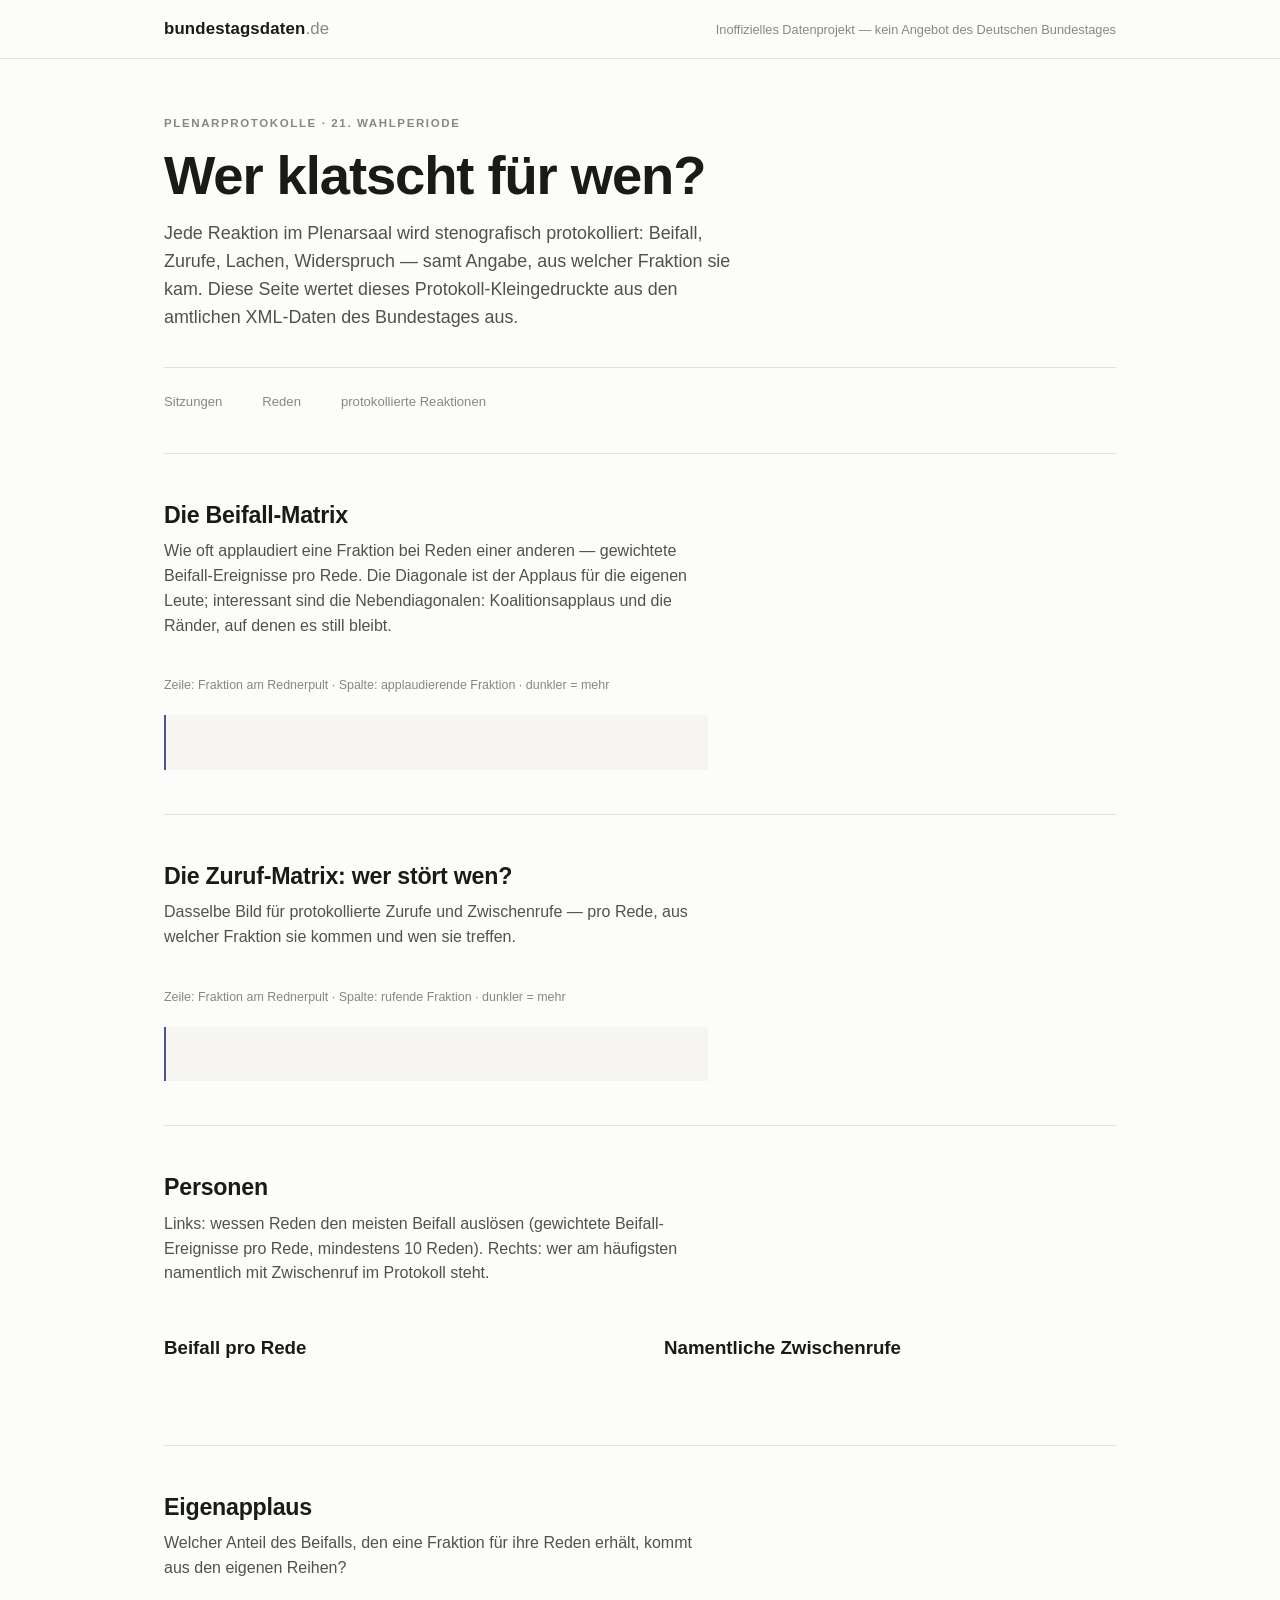
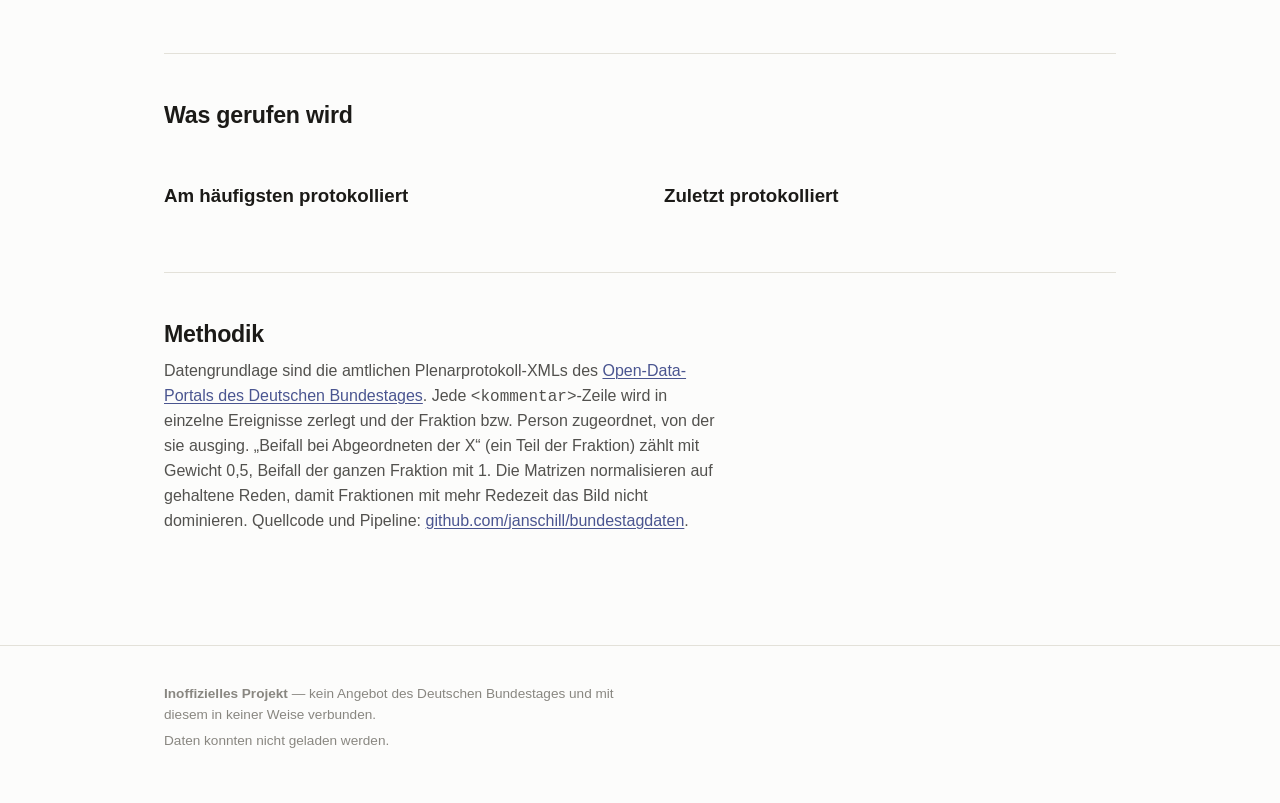
==== site/index.html @ ae24fc7a "Use relative wordmark link for project-page subpath Co-Authored-By: Claude Fable 5 <noreply@anthropi" ====
<!doctype html>
<html lang="de">
<head>
<meta charset="utf-8">
<meta name="viewport" content="width=device-width, initial-scale=1">
<title>Wer klatscht für wen? — bundestagsdaten.de</title>
<meta name="description" content="Beifall, Zwischenrufe und Lachen im Deutschen Bundestag, ausgewertet aus den amtlichen Plenarprotokollen der 21. Wahlperiode. Ein inoffizielles Datenprojekt.">
<meta property="og:title" content="Wer klatscht für wen?">
<meta property="og:description" content="Beifall und Zwischenrufe im Bundestag, ausgewertet aus den Plenarprotokollen der 21. Wahlperiode.">
<link rel="icon" href="data:image/svg+xml,%3Csvg xmlns='http://www.w3.org/2000/svg' viewBox='0 0 16 16'%3E%3Crect width='16' height='16' rx='3' fill='%234a5590'/%3E%3Ctext x='8' y='12' font-family='sans-serif' font-size='11' font-weight='700' fill='%23fcfcfb' text-anchor='middle'%3EB%3C/text%3E%3C/svg%3E">
<link rel="stylesheet" href="style.css">
</head>
<body>

<header class="site-header">
  <div class="shell">
    <a class="wordmark" href="./">bundestagsdaten<span class="tld">.de</span></a>
    <span class="unofficial">Inoffizielles Datenprojekt — kein Angebot des Deutschen Bundestages</span>
  </div>
</header>

<main class="shell">

  <div class="hero">
    <p class="eyebrow" id="hero-eyebrow">Plenarprotokolle · 21. Wahlperiode</p>
    <h1>Wer klatscht für wen?</h1>
    <p class="lede">
      Jede Reaktion im Plenarsaal wird stenografisch protokolliert: Beifall, Zurufe,
      Lachen, Widerspruch — samt Angabe, aus welcher Fraktion sie kam. Diese Seite
      wertet dieses Protokoll-Kleingedruckte aus den amtlichen XML-Daten des
      Bundestages aus.
    </p>
    <div class="stats" id="stats" hidden>
      <div class="stat"><div class="value" id="stat-sitzungen"></div><div class="label">Sitzungen</div></div>
      <div class="stat"><div class="value" id="stat-reden"></div><div class="label">Reden</div></div>
      <div class="stat"><div class="value" id="stat-ereignisse"></div><div class="label">protokollierte Reaktionen</div></div>
    </div>
  </div>

  <section id="beifall" aria-labelledby="beifall-h">
    <h2 id="beifall-h">Die Beifall-Matrix</h2>
    <p class="section-sub">
      Wie oft applaudiert eine Fraktion bei Reden einer anderen — gewichtete
      Beifall-Ereignisse pro Rede. Die Diagonale ist der Applaus für die eigenen
      Leute; interessant sind die Nebendiagonalen: Koalitionsapplaus und die
      Ränder, auf denen es still bleibt.
    </p>
    <div class="matrix-wrap">
      <div class="matrix" id="matrix-beifall" role="grid" aria-label="Beifall-Matrix: Reaktionen pro Rede nach Fraktion"></div>
      <p class="axis-hint">Zeile: Fraktion am Rednerpult · Spalte: applaudierende Fraktion · dunkler = mehr</p>
    </div>
    <p class="reading" id="reading-beifall" aria-live="polite"></p>
  </section>

  <section id="zurufe" aria-labelledby="zurufe-h">
    <h2 id="zurufe-h">Die Zuruf-Matrix: wer stört wen?</h2>
    <p class="section-sub">
      Dasselbe Bild für protokollierte Zurufe und Zwischenrufe — pro Rede, aus
      welcher Fraktion sie kommen und wen sie treffen.
    </p>
    <div class="matrix-wrap">
      <div class="matrix" id="matrix-zuruf" role="grid" aria-label="Zuruf-Matrix: Zwischenrufe pro Rede nach Fraktion"></div>
      <p class="axis-hint">Zeile: Fraktion am Rednerpult · Spalte: rufende Fraktion · dunkler = mehr</p>
    </div>
    <p class="reading" id="reading-zuruf" aria-live="polite"></p>
  </section>

  <section aria-labelledby="personen-h">
    <h2 id="personen-h">Personen</h2>
    <p class="section-sub">
      Links: wessen Reden den meisten Beifall auslösen (gewichtete Beifall-Ereignisse
      pro Rede, mindestens 10 Reden). Rechts: wer am häufigsten namentlich mit
      Zwischenruf im Protokoll steht.
    </p>
    <div class="columns">
      <div>
        <h3>Beifall pro Rede</h3>
        <dl class="bars" id="bars-beifall"></dl>
      </div>
      <div>
        <h3>Namentliche Zwischenrufe</h3>
        <dl class="bars" id="bars-zurufe"></dl>
      </div>
    </div>
    <ul class="legend" id="party-legend" aria-hidden="true"></ul>
  </section>

  <section aria-labelledby="eigen-h">
    <h2 id="eigen-h">Eigenapplaus</h2>
    <p class="section-sub">
      Welcher Anteil des Beifalls, den eine Fraktion für ihre Reden erhält, kommt
      aus den eigenen Reihen?
    </p>
    <dl class="bars" id="bars-eigen"></dl>
  </section>

  <section aria-labelledby="zitate-h">
    <h2 id="zitate-h">Was gerufen wird</h2>
    <p class="section-sub" id="zitate-sub"></p>
    <div class="columns">
      <div>
        <h3>Am häufigsten protokolliert</h3>
        <ul class="quote-list" id="quotes-frequent"></ul>
      </div>
      <div>
        <h3>Zuletzt protokolliert</h3>
        <ul class="quote-list" id="quotes-recent"></ul>
      </div>
    </div>
  </section>

  <section aria-labelledby="methodik-h">
    <h2 id="methodik-h">Methodik</h2>
    <p class="section-sub">
      Datengrundlage sind die amtlichen Plenarprotokoll-XMLs des
      <a href="https://www.bundestag.de/services/opendata">Open-Data-Portals des Deutschen Bundestages</a>.
      Jede <code>&lt;kommentar&gt;</code>-Zeile wird in einzelne Ereignisse zerlegt und der
      Fraktion bzw. Person zugeordnet, von der sie ausging. „Beifall bei Abgeordneten
      der X“ (ein Teil der Fraktion) zählt mit Gewicht&nbsp;0,5, Beifall der ganzen
      Fraktion mit&nbsp;1. Die Matrizen normalisieren auf gehaltene Reden, damit
      Fraktionen mit mehr Redezeit das Bild nicht dominieren.
      Quellcode und Pipeline: <a href="https://github.com/janschill/bundestagdaten">github.com/janschill/bundestagdaten</a>.
    </p>
  </section>

</main>

<footer class="site-footer">
  <div class="shell">
    <p><strong>Inoffizielles Projekt</strong> — kein Angebot des Deutschen Bundestages und mit diesem in keiner Weise verbunden.</p>
    <p id="stand"></p>
  </div>
</footer>

<div class="tooltip" id="tooltip" role="status"></div>
<noscript><style>.hero .stats { display: none; }</style><p class="shell note">Diese Seite benötigt JavaScript, um die Auswertungen darzustellen.</p></noscript>
<script type="module" src="app.js"></script>

</body>
</html>
---- site/style.css ----
/* bundestagsdaten.de — near-monochrome chrome; color appears only in chart marks */

:root {
  --surface: #fcfcfb;
  --panel: #f6f5f1;
  --ink: #1b1a17;
  --ink2: #52514e;
  --muted: #898781;
  --hairline: #e3e1d9;
  --accent: #4a5590; /* muted blue-violet, a nod to the plenary chamber seats */
  --max: 62rem;
}

* { box-sizing: border-box; }

html { -webkit-text-size-adjust: 100%; }

body {
  margin: 0;
  background: var(--surface);
  color: var(--ink);
  font-family: -apple-system, BlinkMacSystemFont, "Segoe UI", "Helvetica Neue", Arial, sans-serif;
  font-size: 1rem;
  line-height: 1.55;
}

a { color: var(--accent); text-decoration-thickness: 1px; text-underline-offset: 2px; }
a:hover { text-decoration-thickness: 2px; }

:focus-visible { outline: 2px solid var(--accent); outline-offset: 2px; }

.shell { max-width: var(--max); margin: 0 auto; padding: 0 1.25rem; }

/* header */

.site-header { border-bottom: 1px solid var(--hairline); }
.site-header .shell {
  display: flex; justify-content: space-between; align-items: baseline;
  padding-top: 1rem; padding-bottom: 1rem; gap: 1rem; flex-wrap: wrap;
}
.wordmark {
  font-weight: 700; letter-spacing: 0.01em; color: var(--ink);
  text-decoration: none; font-size: 1.05rem;
}
.wordmark .tld { color: var(--muted); font-weight: 400; }
.unofficial { font-size: 0.8rem; color: var(--muted); }

/* hero */

.hero { padding: 3.5rem 0 2.5rem; }
.eyebrow {
  font-size: 0.72rem; font-weight: 600; letter-spacing: 0.14em;
  text-transform: uppercase; color: var(--muted); margin: 0 0 0.9rem;
}
h1 {
  font-size: clamp(2.1rem, 5.5vw, 3.4rem); line-height: 1.05;
  letter-spacing: -0.02em; font-weight: 750; margin: 0 0 1rem; max-width: 24ch;
}
.lede { font-size: 1.12rem; color: var(--ink2); max-width: 58ch; margin: 0; }

.stats {
  display: flex; flex-wrap: wrap; gap: 2.5rem;
  margin-top: 2.25rem; padding-top: 1.5rem; border-top: 1px solid var(--hairline);
}
.stat .value { font-size: 1.7rem; font-weight: 650; letter-spacing: -0.01em; }
.stat .label { font-size: 0.82rem; color: var(--muted); }

/* sections */

section { padding: 2.75rem 0; border-top: 1px solid var(--hairline); }
h2 { font-size: 1.45rem; letter-spacing: -0.01em; margin: 0 0 0.35rem; }
.section-sub { color: var(--ink2); margin: 0 0 1.75rem; max-width: 62ch; }
.section-sub small, .note { color: var(--muted); }

.columns { display: grid; grid-template-columns: 1fr 1fr; gap: 3rem; }
@media (max-width: 44rem) { .columns { grid-template-columns: 1fr; } }

/* matrix (heatmap as CSS grid) */

.matrix-wrap { max-width: 34rem; }
.matrix { display: grid; gap: 2px; margin-top: 0.5rem; }
.matrix .corner { display: flex; align-items: flex-end; justify-content: flex-end; }
.matrix .corner span {
  font-size: 0.68rem; letter-spacing: 0.1em; text-transform: uppercase;
  color: var(--muted); text-align: right; padding: 0 0.3rem 0.2rem 0;
}
.matrix .col-head, .matrix .row-head {
  font-size: 0.8rem; color: var(--ink2); align-self: center;
}
.matrix .col-head { text-align: center; padding-bottom: 0.35rem; align-self: end; }
.matrix .row-head { text-align: right; padding-right: 0.6rem; white-space: nowrap; }
.matrix .cell {
  border: 0; padding: 0; margin: 0; font: inherit; cursor: default;
  aspect-ratio: 1.35; min-height: 2.6rem;
  display: flex; align-items: center; justify-content: center;
  font-size: 0.88rem; font-variant-numeric: tabular-nums;
  border-radius: 2px;
}
.matrix .cell:hover, .matrix .cell:focus-visible { outline: 2px solid var(--accent); outline-offset: -2px; }
.axis-hint { font-size: 0.78rem; color: var(--muted); margin: 0.6rem 0 0; }

.reading {
  margin: 1.25rem 0 0; padding: 0.8rem 1rem;
  background: var(--panel); border-left: 2px solid var(--accent);
  font-size: 0.95rem; color: var(--ink2); max-width: 34rem; min-height: 3.4rem;
}
.reading strong { color: var(--ink); font-weight: 650; }

/* bar lists (HTML bars) */

.bars { display: grid; gap: 0.45rem; margin: 0; }
.bar-row {
  display: grid; grid-template-columns: minmax(9rem, 14rem) 1fr; gap: 0.75rem;
  align-items: center;
}
.bar-row dt {
  font-size: 0.85rem; text-align: right; color: var(--ink2);
  white-space: nowrap; overflow: hidden; text-overflow: ellipsis; margin: 0;
}
.bar-row dt .party-tag { color: var(--muted); }
.bar-row dd { margin: 0; display: flex; align-items: center; gap: 0.5rem; }
.bar {
  height: 16px; border-radius: 0 4px 4px 0; /* rounded data-end, square baseline */
  min-width: 2px;
}
.bar-value {
  font-size: 0.82rem; color: var(--ink2); font-variant-numeric: tabular-nums;
  white-space: nowrap;
}

.legend { display: flex; flex-wrap: wrap; gap: 0.4rem 1.1rem; margin: 1.25rem 0 0; padding: 0; list-style: none; }
.legend li { display: flex; align-items: center; gap: 0.4rem; font-size: 0.8rem; color: var(--ink2); }
.swatch { width: 10px; height: 10px; border-radius: 2px; display: inline-block; }

/* quotes */

.quote-list { margin: 0; padding: 0; list-style: none; display: grid; gap: 0.85rem; }
.quote-list .quote { font-size: 1.02rem; }
.quote-list .attrib { font-size: 0.82rem; color: var(--muted); }
.quote-list .count { color: var(--muted); font-variant-numeric: tabular-nums; }

/* tooltip */

.tooltip {
  position: fixed; z-index: 10; pointer-events: none;
  background: var(--ink); color: var(--surface);
  padding: 0.45rem 0.65rem; border-radius: 4px; font-size: 0.8rem;
  max-width: 18rem; opacity: 0; transition: opacity 80ms linear;
}
.tooltip.visible { opacity: 1; }
.tooltip .tip-value { font-weight: 650; font-size: 0.92rem; }
@media (prefers-reduced-motion: reduce) { .tooltip { transition: none; } }

/* footer */

.site-footer { border-top: 1px solid var(--hairline); padding: 2rem 0 3rem; margin-top: 2.5rem; }
.site-footer p { font-size: 0.85rem; color: var(--muted); max-width: 62ch; margin: 0.3rem 0; }
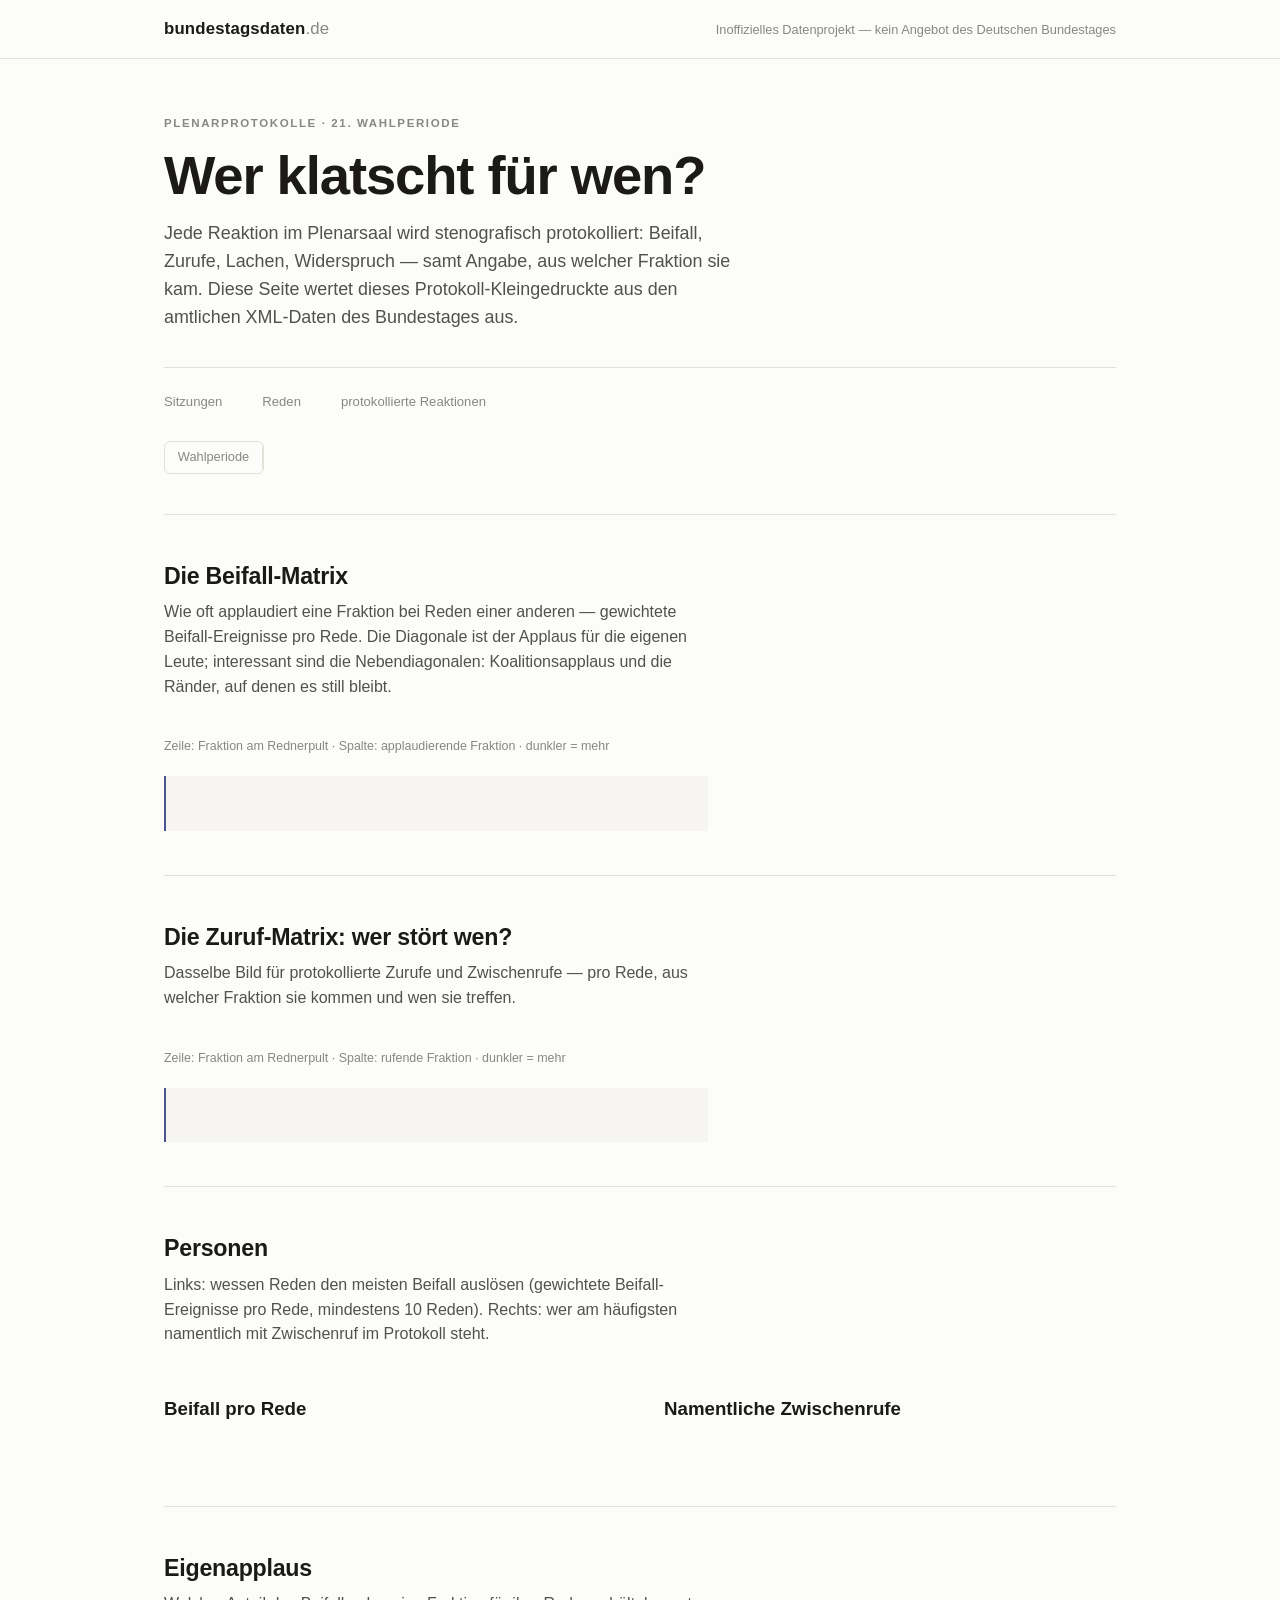
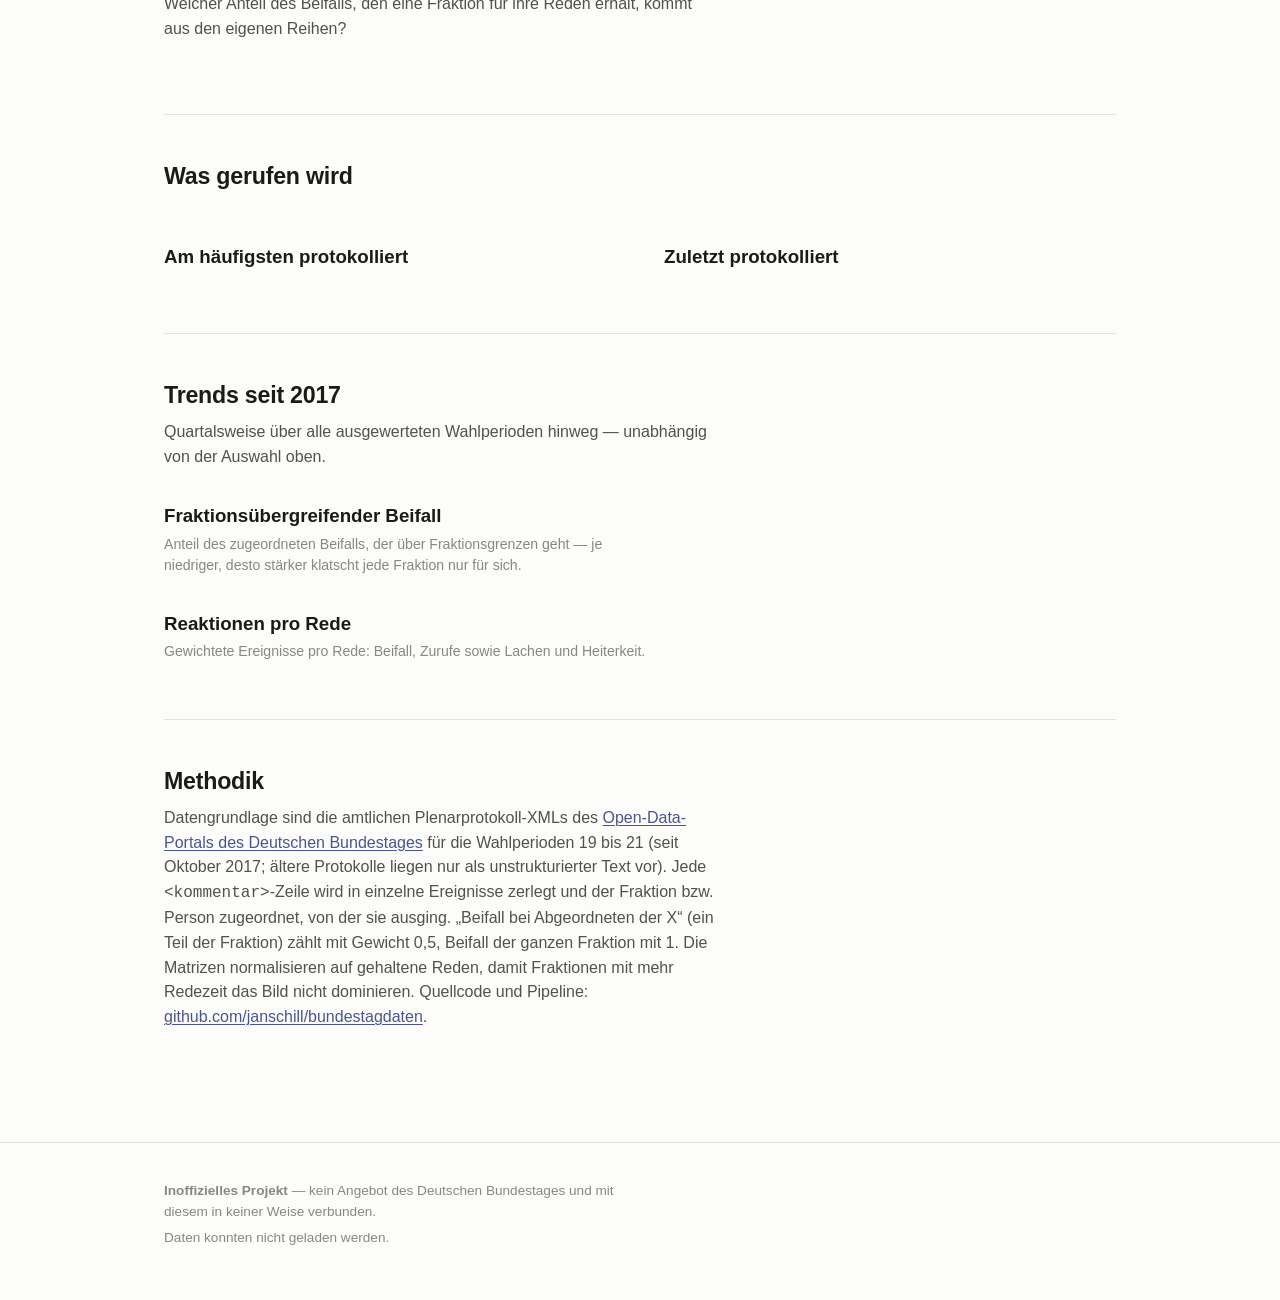
==== commit 2fb9b349: "Expand to Wahlperioden 19-21 with switcher and quarterly trends Per-WP aggregates under site/data/wp" ====
--- a/site/index.html
+++ b/site/index.html
@@ -35,6 +35,9 @@
       <div class="stat"><div class="value" id="stat-reden"></div><div class="label">Reden</div></div>
       <div class="stat"><div class="value" id="stat-ereignisse"></div><div class="label">protokollierte Reaktionen</div></div>
     </div>
+    <fieldset class="wp-switch" id="wp-switch" hidden>
+      <legend>Wahlperiode</legend>
+    </fieldset>
   </div>
 
   <section id="beifall" aria-labelledby="beifall-h">
@@ -109,11 +112,31 @@
     </div>
   </section>
 
+  <section id="trends" aria-labelledby="trends-h">
+    <h2 id="trends-h">Trends seit 2017</h2>
+    <p class="section-sub">
+      Quartalsweise über alle ausgewerteten Wahlperioden hinweg — unabhängig von
+      der Auswahl oben.
+    </p>
+    <div class="trend">
+      <h3>Fraktionsübergreifender Beifall</h3>
+      <p class="note">Anteil des zugeordneten Beifalls, der über Fraktionsgrenzen geht — je niedriger, desto stärker klatscht jede Fraktion nur für sich.</p>
+      <div class="chart" id="chart-fremd"></div>
+    </div>
+    <div class="trend">
+      <h3>Reaktionen pro Rede</h3>
+      <p class="note">Gewichtete Ereignisse pro Rede: Beifall, Zurufe sowie Lachen und Heiterkeit.</p>
+      <div class="chart" id="chart-reaktionen"></div>
+    </div>
+  </section>
+
   <section aria-labelledby="methodik-h">
     <h2 id="methodik-h">Methodik</h2>
     <p class="section-sub">
       Datengrundlage sind die amtlichen Plenarprotokoll-XMLs des
-      <a href="https://www.bundestag.de/services/opendata">Open-Data-Portals des Deutschen Bundestages</a>.
+      <a href="https://www.bundestag.de/services/opendata">Open-Data-Portals des Deutschen Bundestages</a>
+      für die Wahlperioden 19 bis 21 (seit Oktober 2017; ältere Protokolle liegen
+      nur als unstrukturierter Text vor).
       Jede <code>&lt;kommentar&gt;</code>-Zeile wird in einzelne Ereignisse zerlegt und der
       Fraktion bzw. Person zugeordnet, von der sie ausging. „Beifall bei Abgeordneten
       der X“ (ein Teil der Fraktion) zählt mit Gewicht&nbsp;0,5, Beifall der ganzen
--- a/site/style.css
+++ b/site/style.css
@@ -64,6 +64,44 @@
 }
 .stat .value { font-size: 1.7rem; font-weight: 650; letter-spacing: -0.01em; }
 .stat .label { font-size: 0.82rem; color: var(--muted); }
+
+/* wahlperioden switcher */
+
+.wp-switch {
+  display: inline-flex; align-items: center; gap: 0;
+  margin: 1.75rem 0 0; padding: 0; border: 1px solid var(--hairline); border-radius: 6px;
+  overflow: hidden;
+}
+.wp-switch legend {
+  float: left; /* keep the legend inline inside the fieldset box */
+  padding: 0.35rem 0.8rem; font-size: 0.8rem; color: var(--muted);
+  border-right: 1px solid var(--hairline);
+}
+.wp-switch label {
+  padding: 0.35rem 0.9rem; font-size: 0.88rem; cursor: pointer;
+  color: var(--ink2); border-right: 1px solid var(--hairline);
+}
+.wp-switch label:last-child { border-right: 0; }
+.wp-switch input { position: absolute; opacity: 0; pointer-events: none; }
+.wp-switch label:has(input:checked) {
+  background: var(--ink); color: var(--surface); font-weight: 600;
+}
+.wp-switch label:has(input:focus-visible) { outline: 2px solid var(--accent); outline-offset: -2px; }
+
+/* trend line charts */
+
+.trend { margin-top: 2rem; }
+.trend h3 { margin-bottom: 0.2rem; }
+.trend .note { font-size: 0.88rem; margin: 0 0 0.75rem; max-width: 62ch; }
+.chart svg { display: block; width: 100%; height: auto; }
+.chart svg:focus-visible { outline: 2px solid var(--accent); outline-offset: 4px; }
+.chart .gridline { stroke: var(--hairline); stroke-width: 1; }
+.chart .tick-label, .chart .wp-label { font-size: 11px; fill: var(--muted); }
+.chart .end-label { font-size: 11.5px; fill: var(--ink2); font-weight: 600; }
+.chart .series { fill: none; stroke-width: 2; stroke-linejoin: round; stroke-linecap: round; }
+.chart .wp-mark { stroke: var(--hairline); stroke-width: 1; }
+.chart .crosshair { stroke: var(--muted); stroke-width: 1; visibility: hidden; }
+.chart .cross-dot { visibility: hidden; stroke: var(--surface); stroke-width: 2; }
 
 /* sections */
 
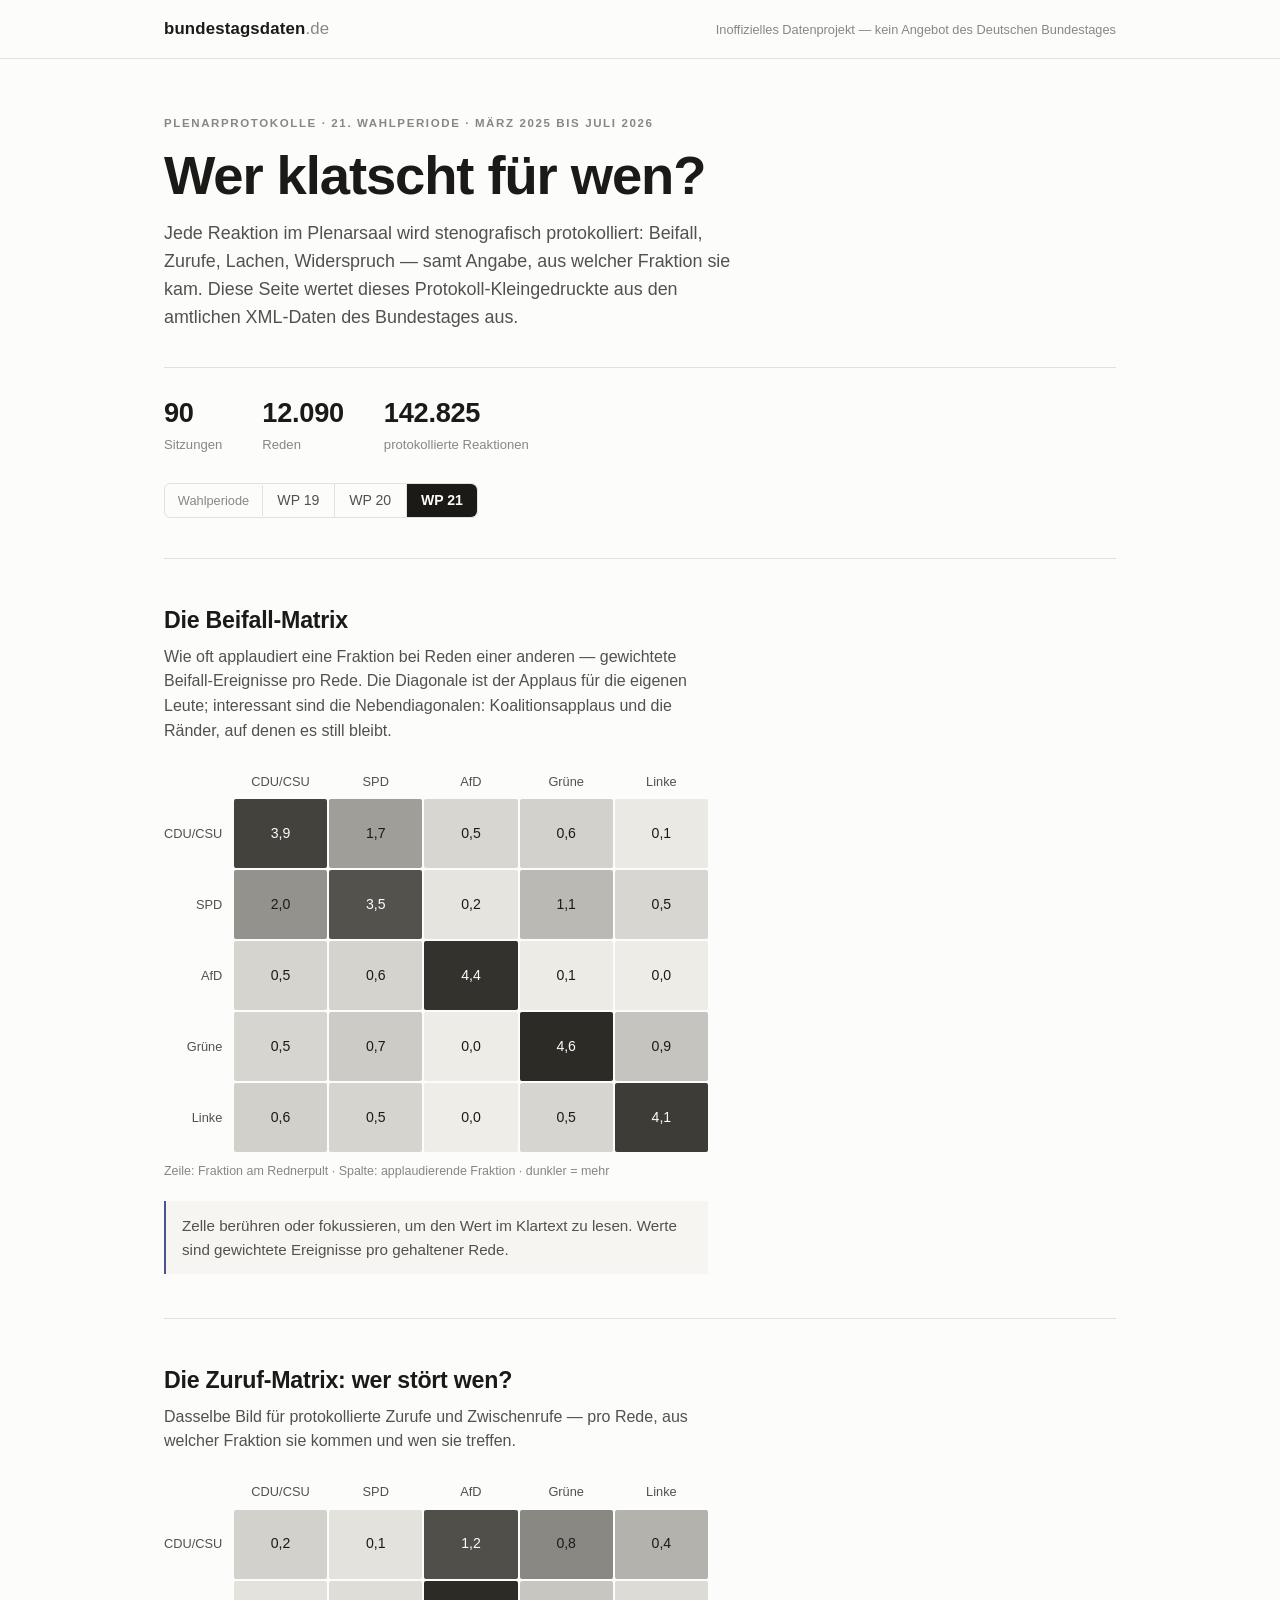
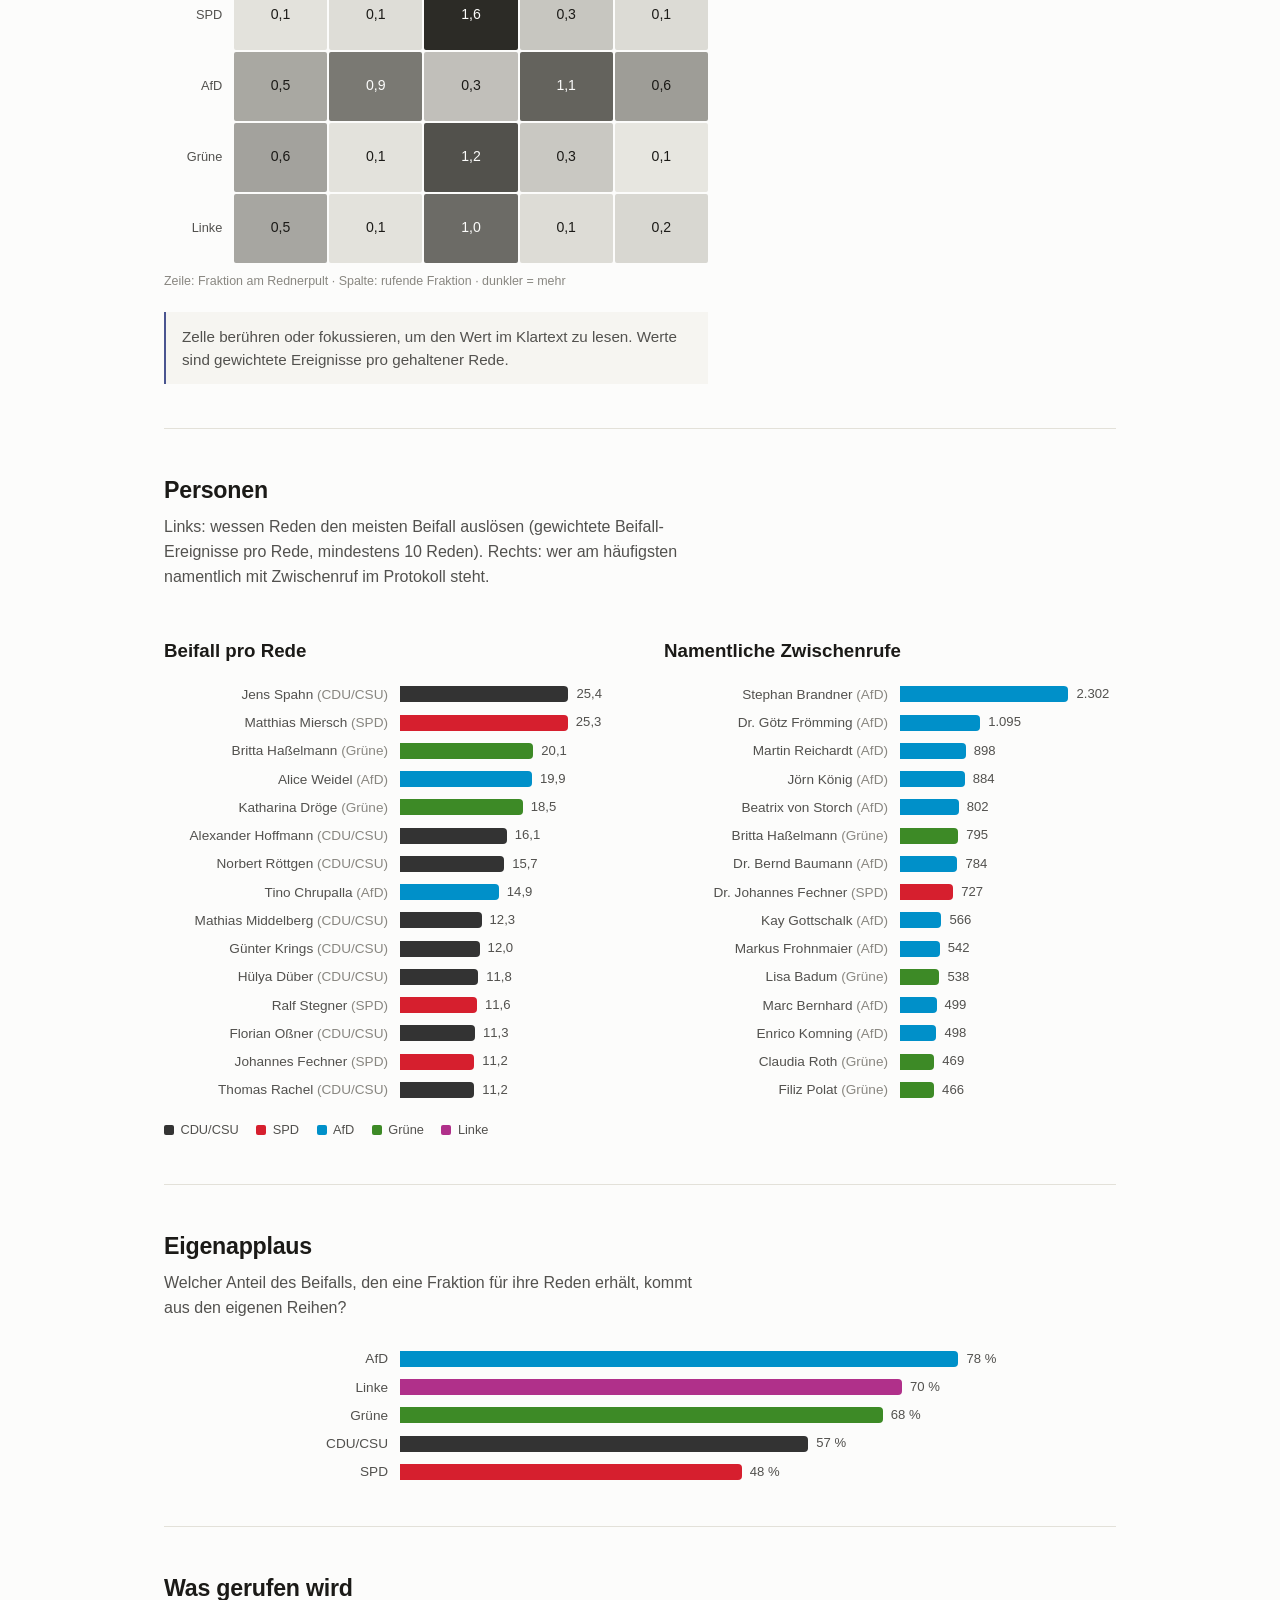
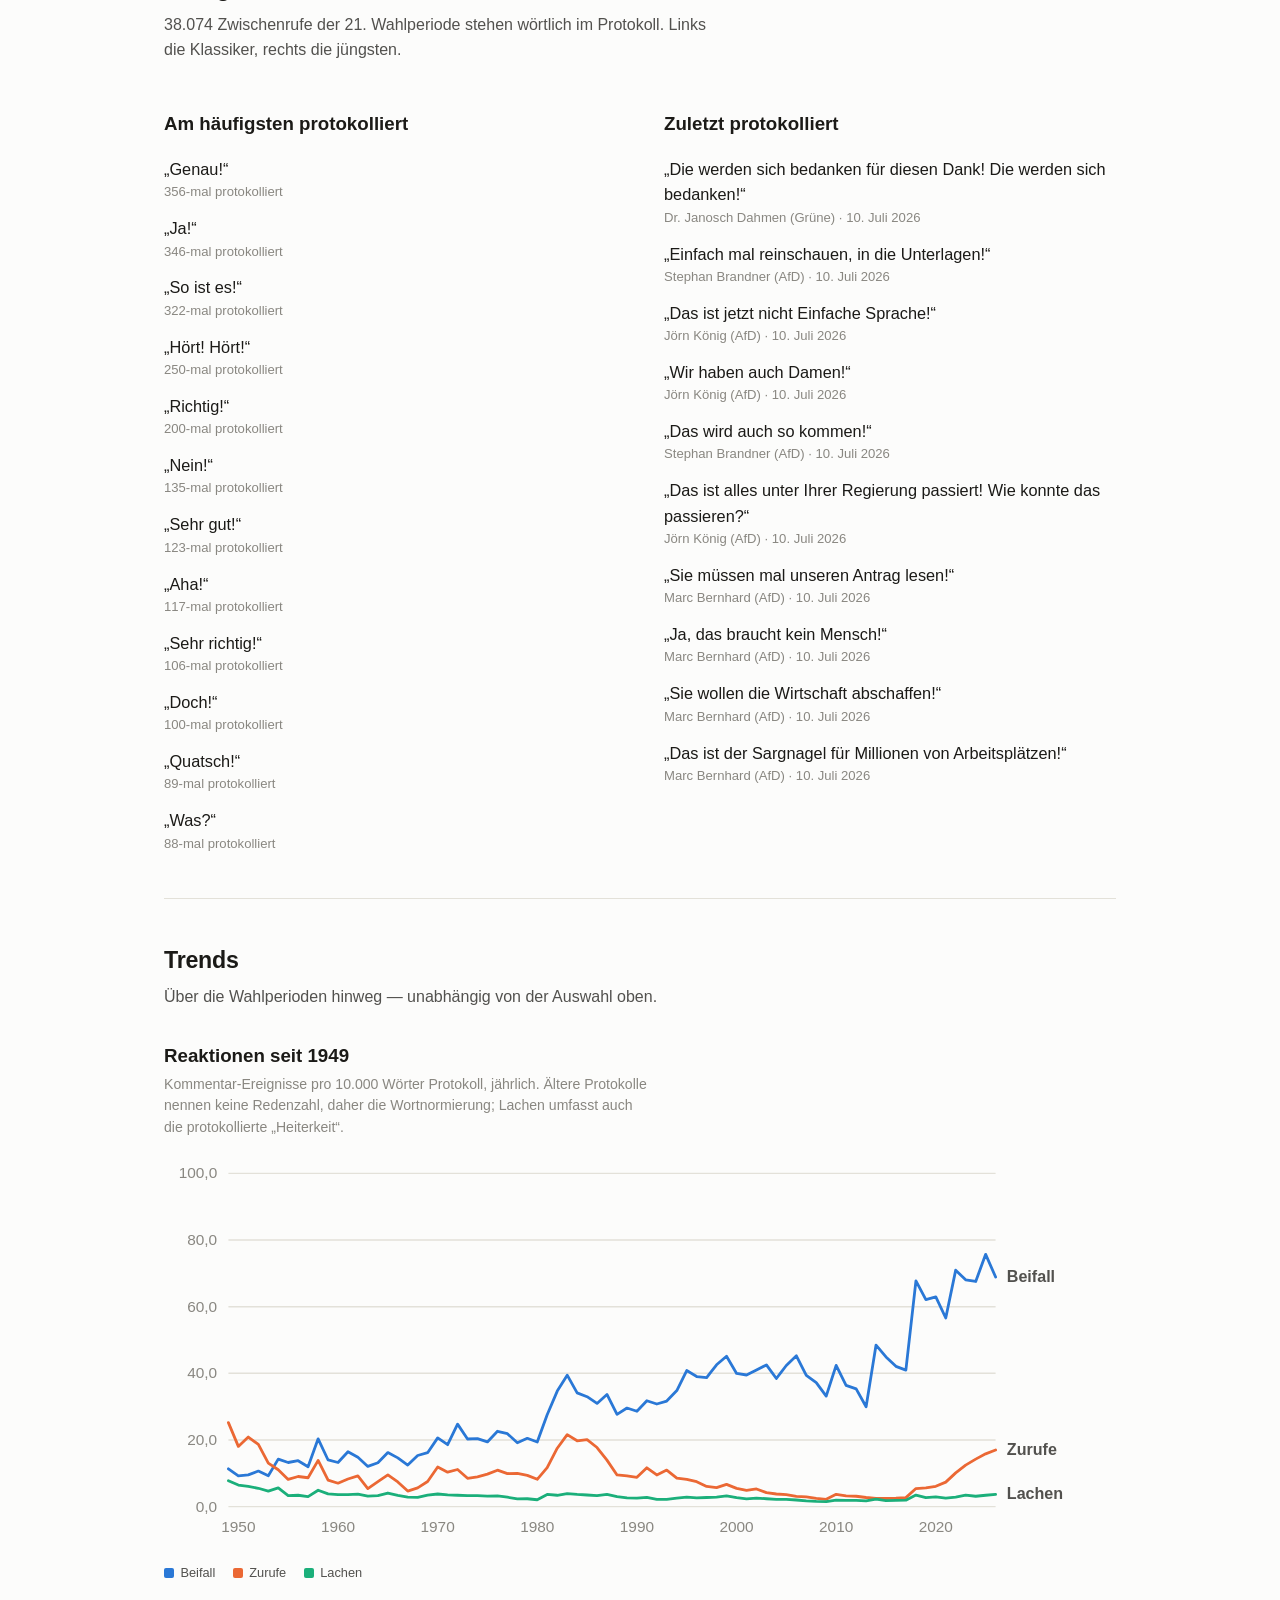
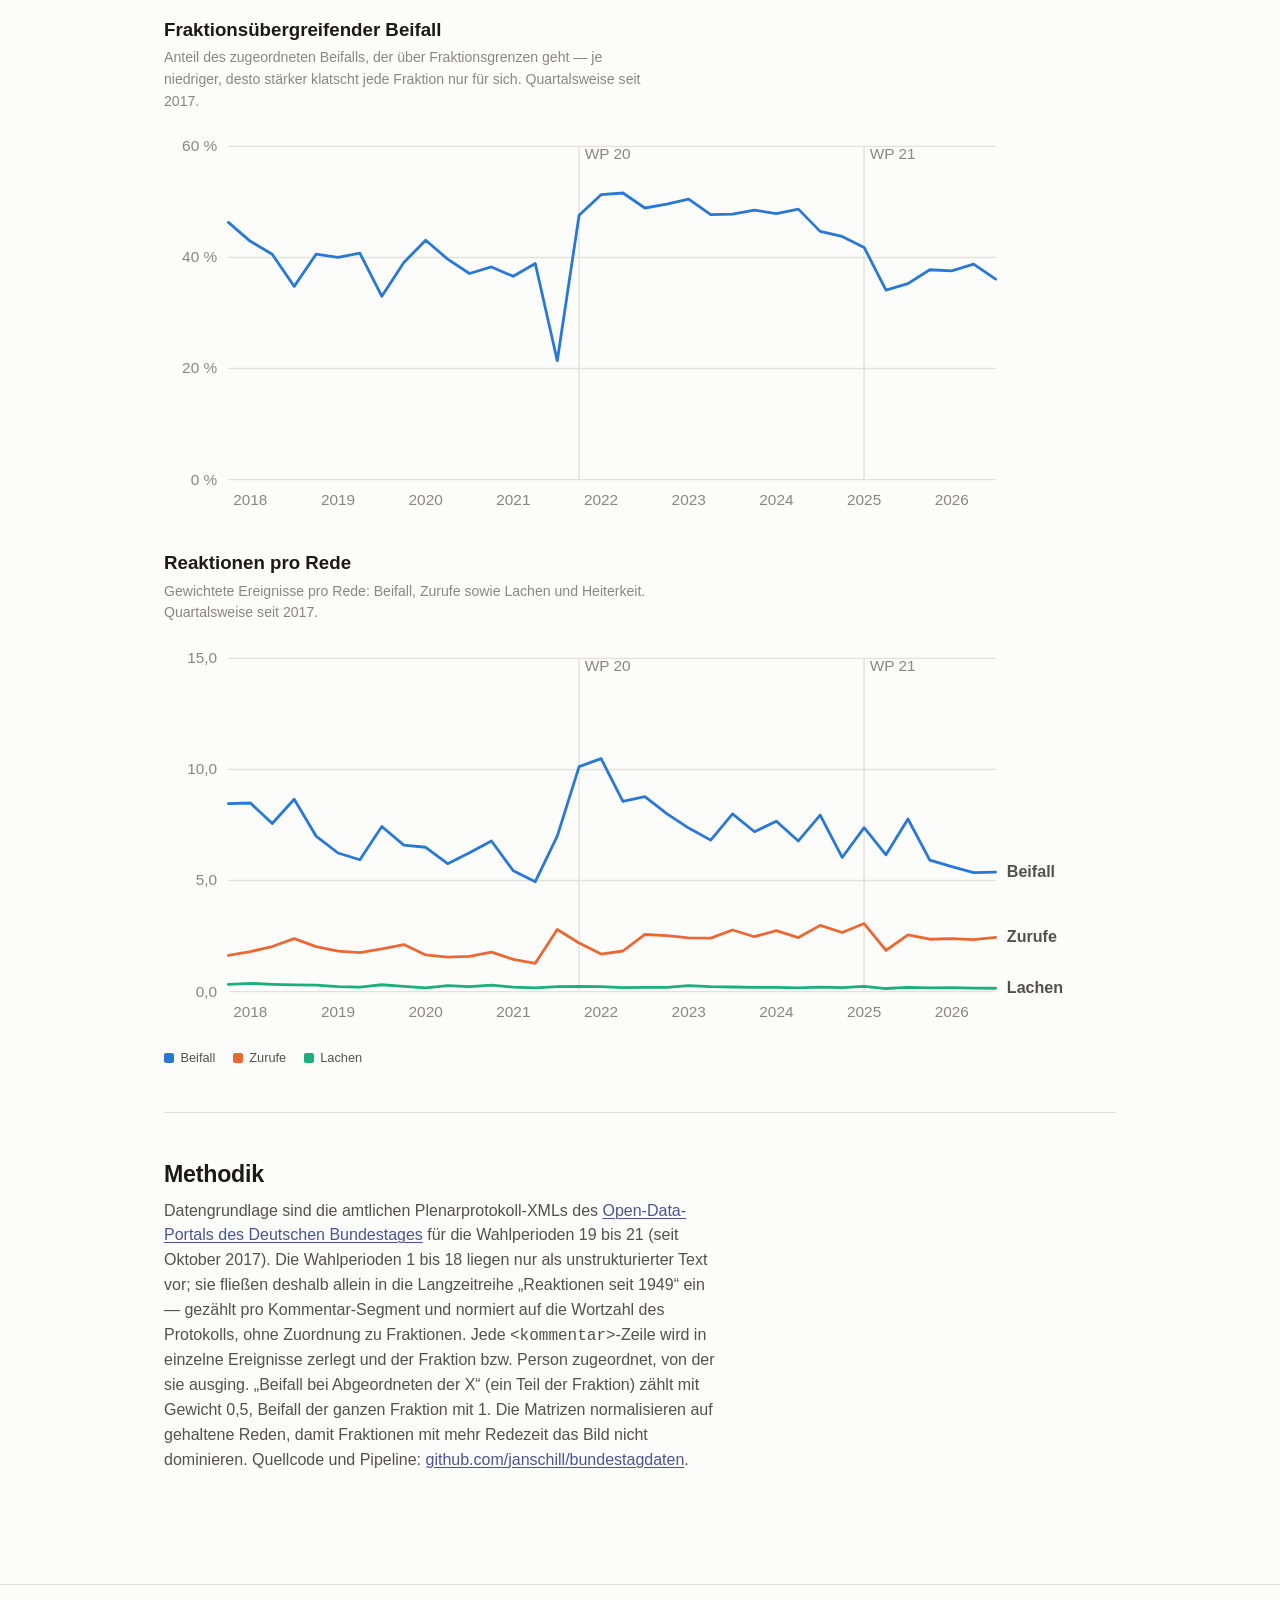
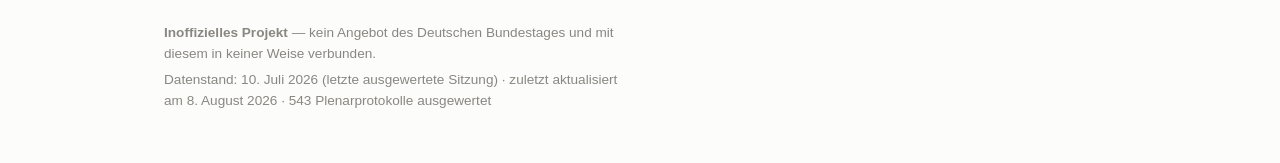
==== commit 6609793f: "Reaktionen seit 1949: legacy archives, counts parser, yearly trend chart WP1-18 exist only as plain-" ====
--- a/site/index.html
+++ b/site/index.html
@@ -113,19 +113,27 @@
   </section>
 
   <section id="trends" aria-labelledby="trends-h">
-    <h2 id="trends-h">Trends seit 2017</h2>
+    <h2 id="trends-h">Trends</h2>
     <p class="section-sub">
-      Quartalsweise über alle ausgewerteten Wahlperioden hinweg — unabhängig von
-      der Auswahl oben.
+      Über die Wahlperioden hinweg — unabhängig von der Auswahl oben.
     </p>
     <div class="trend">
+      <h3>Reaktionen seit 1949</h3>
+      <p class="note">
+        Kommentar-Ereignisse pro 10.000 Wörter Protokoll, jährlich. Ältere
+        Protokolle nennen keine Redenzahl, daher die Wortnormierung; Lachen
+        umfasst auch die protokollierte „Heiterkeit“.
+      </p>
+      <div class="chart" id="chart-1949"></div>
+    </div>
+    <div class="trend">
       <h3>Fraktionsübergreifender Beifall</h3>
-      <p class="note">Anteil des zugeordneten Beifalls, der über Fraktionsgrenzen geht — je niedriger, desto stärker klatscht jede Fraktion nur für sich.</p>
+      <p class="note">Anteil des zugeordneten Beifalls, der über Fraktionsgrenzen geht — je niedriger, desto stärker klatscht jede Fraktion nur für sich. Quartalsweise seit 2017.</p>
       <div class="chart" id="chart-fremd"></div>
     </div>
     <div class="trend">
       <h3>Reaktionen pro Rede</h3>
-      <p class="note">Gewichtete Ereignisse pro Rede: Beifall, Zurufe sowie Lachen und Heiterkeit.</p>
+      <p class="note">Gewichtete Ereignisse pro Rede: Beifall, Zurufe sowie Lachen und Heiterkeit. Quartalsweise seit 2017.</p>
       <div class="chart" id="chart-reaktionen"></div>
     </div>
   </section>
@@ -135,8 +143,11 @@
     <p class="section-sub">
       Datengrundlage sind die amtlichen Plenarprotokoll-XMLs des
       <a href="https://www.bundestag.de/services/opendata">Open-Data-Portals des Deutschen Bundestages</a>
-      für die Wahlperioden 19 bis 21 (seit Oktober 2017; ältere Protokolle liegen
-      nur als unstrukturierter Text vor).
+      für die Wahlperioden 19 bis 21 (seit Oktober 2017). Die Wahlperioden 1
+      bis 18 liegen nur als unstrukturierter Text vor; sie fließen deshalb
+      allein in die Langzeitreihe „Reaktionen seit 1949“ ein — gezählt pro
+      Kommentar-Segment und normiert auf die Wortzahl des Protokolls, ohne
+      Zuordnung zu Fraktionen.
       Jede <code>&lt;kommentar&gt;</code>-Zeile wird in einzelne Ereignisse zerlegt und der
       Fraktion bzw. Person zugeordnet, von der sie ausging. „Beifall bei Abgeordneten
       der X“ (ein Teil der Fraktion) zählt mit Gewicht&nbsp;0,5, Beifall der ganzen
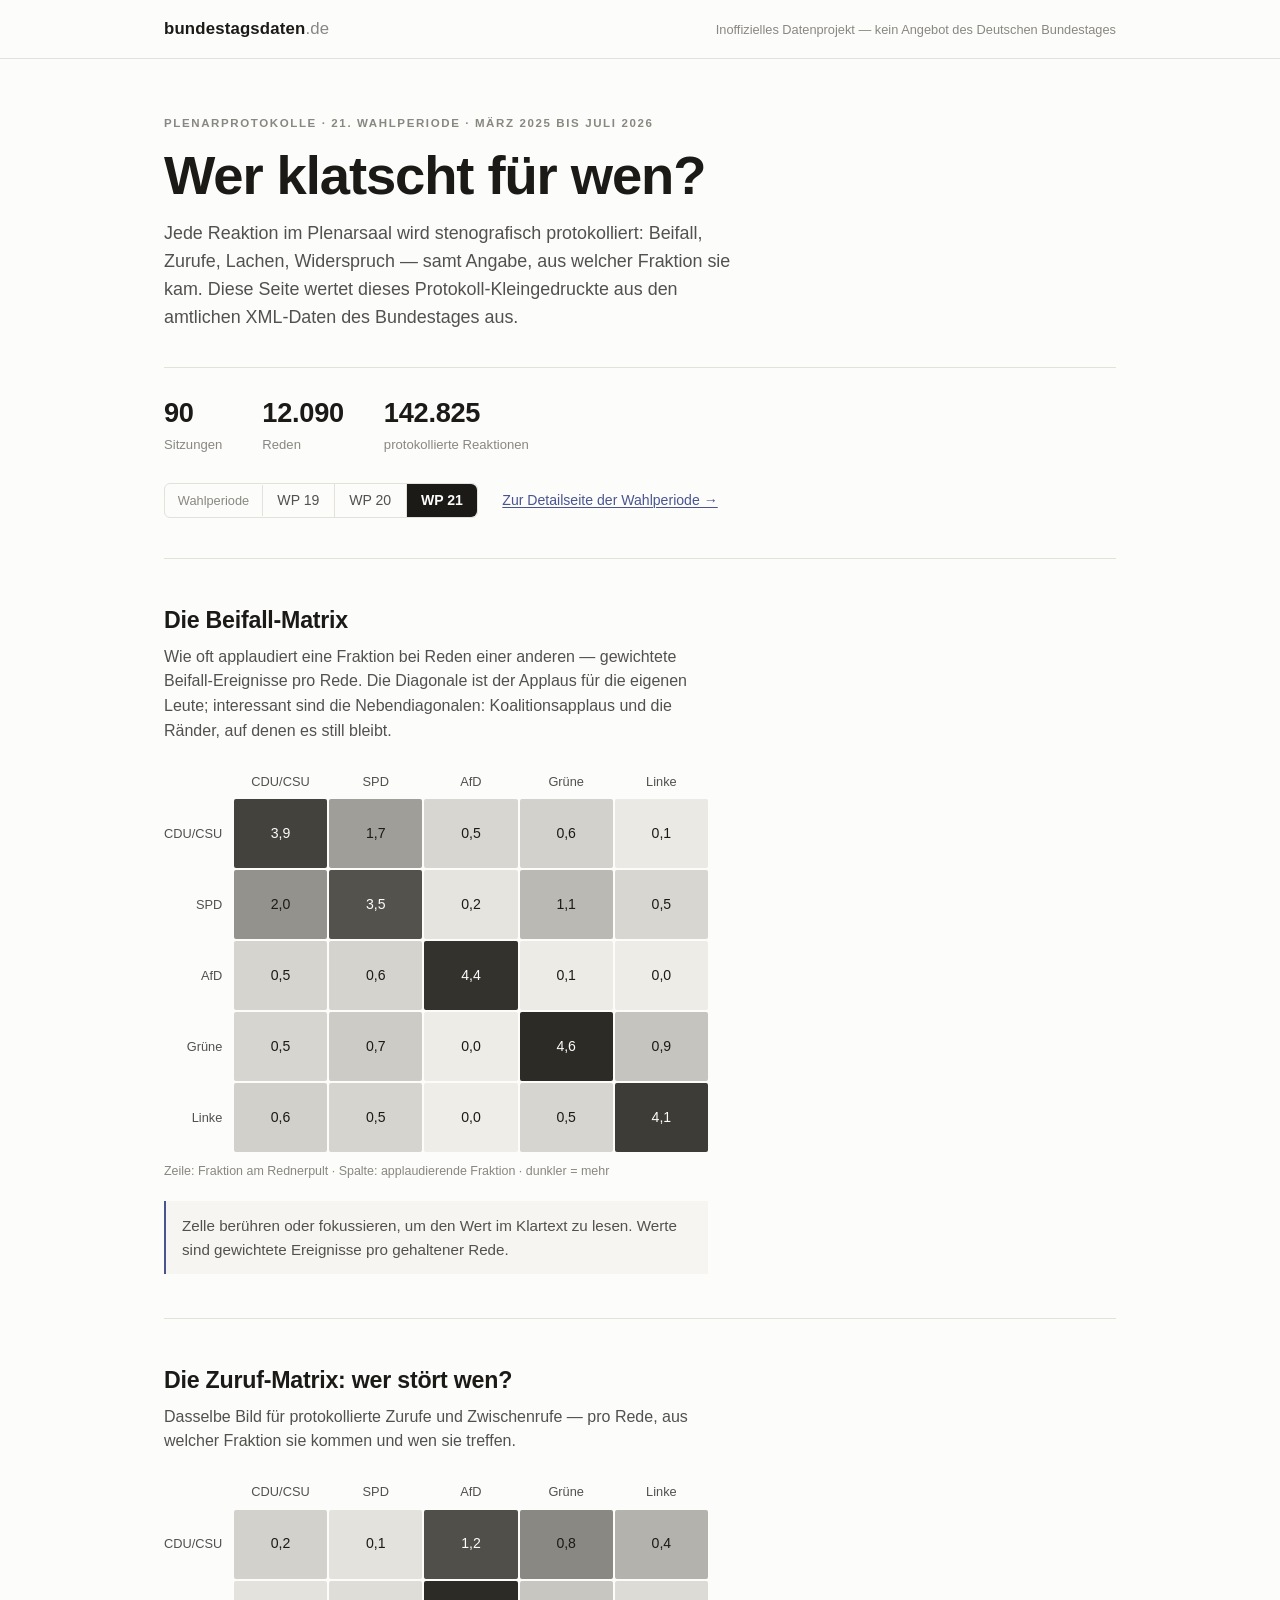
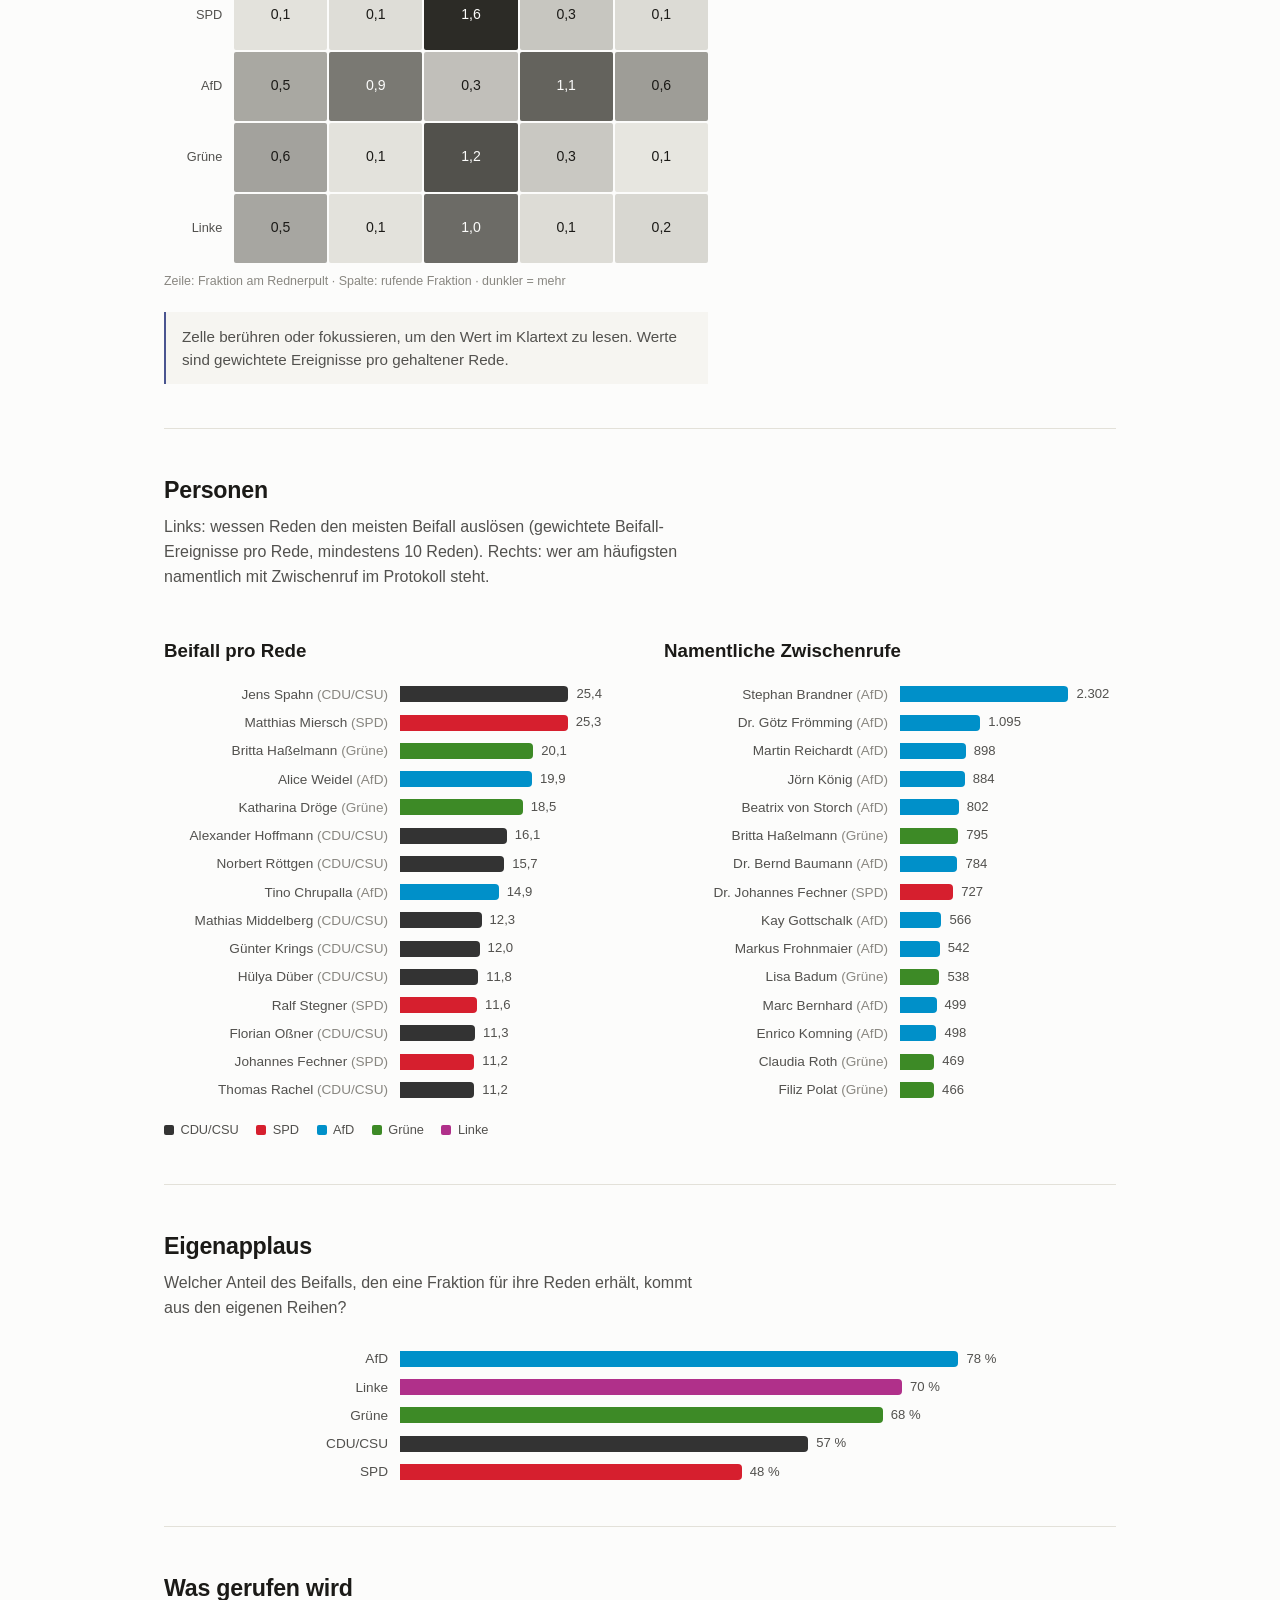
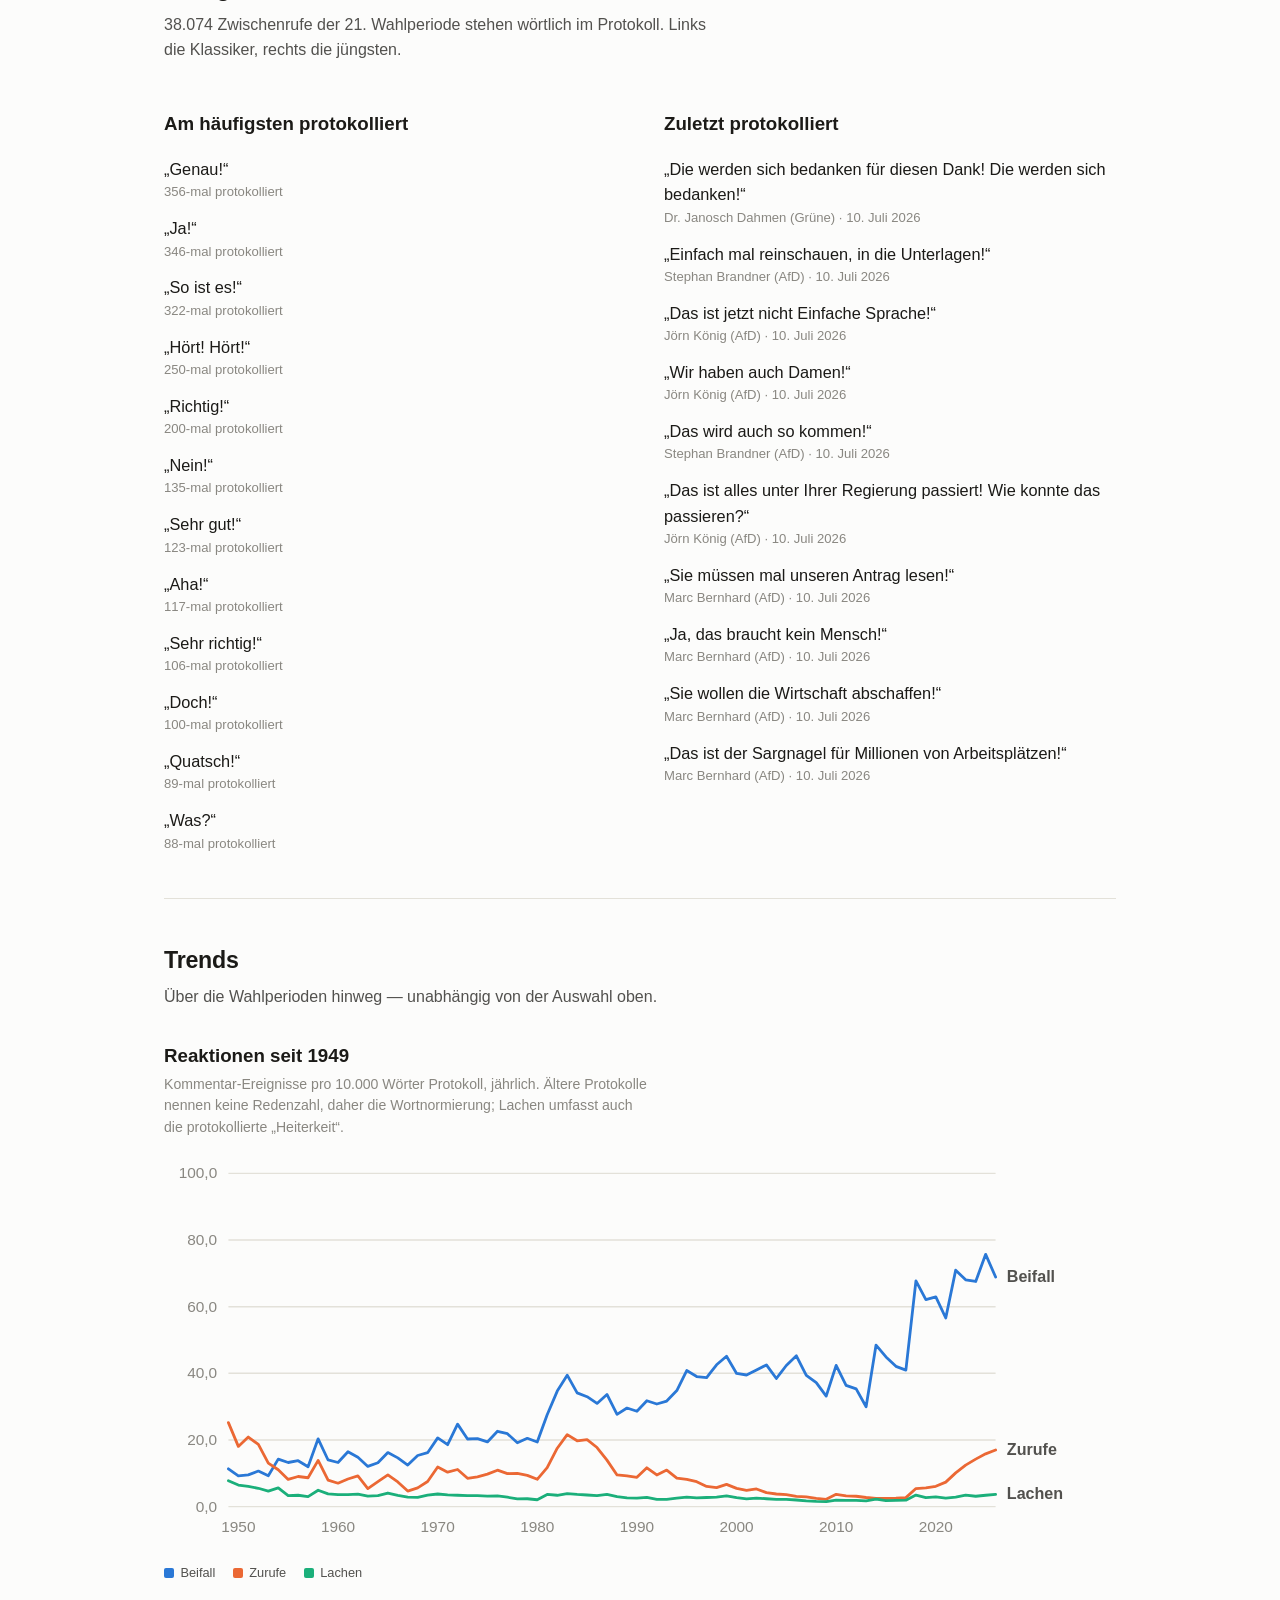
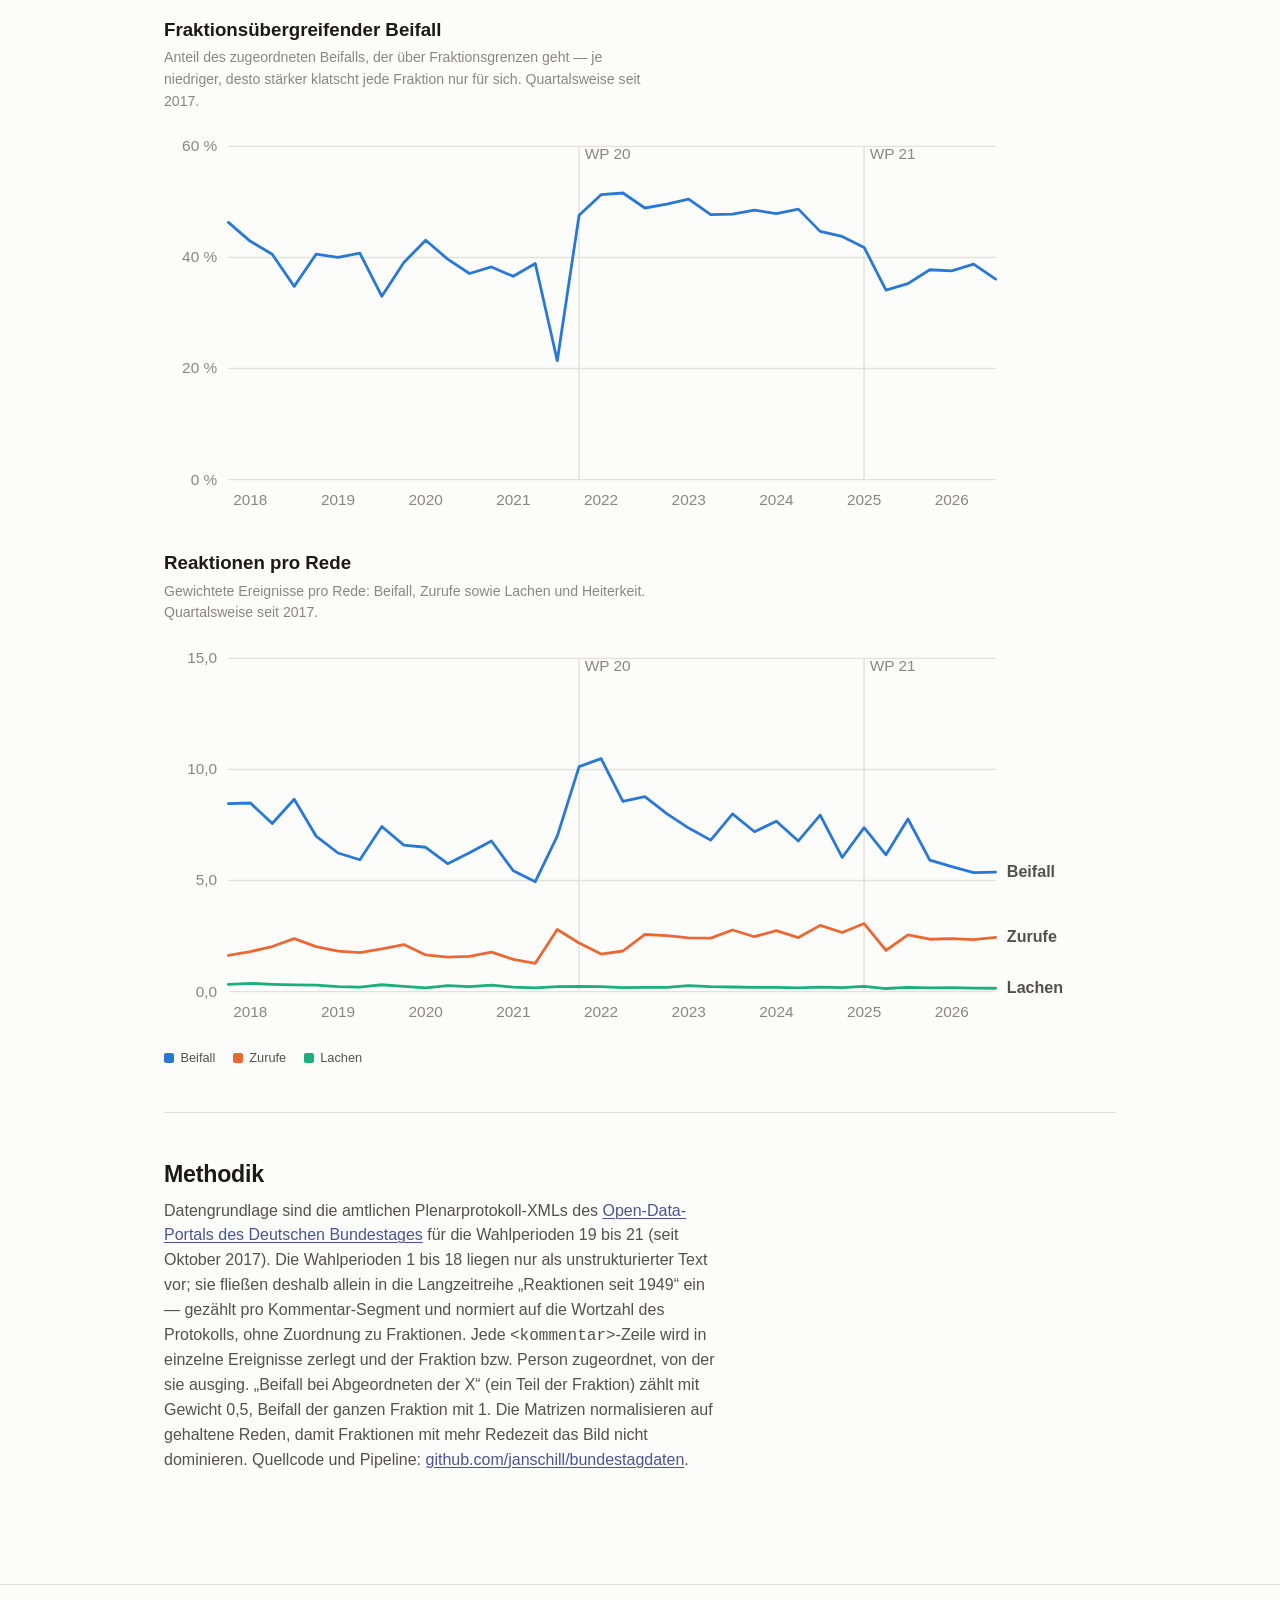
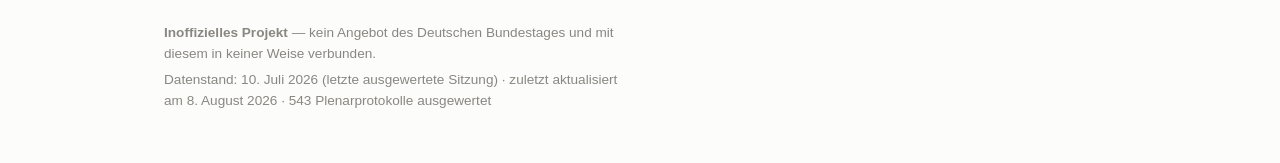
==== commit d68def2e: "Per-Wahlperiode drill-down pages under /wp/<N>/ Generated from site/wp/template.html by the exporter" ====
--- a/site/index.html
+++ b/site/index.html
@@ -35,9 +35,12 @@
       <div class="stat"><div class="value" id="stat-reden"></div><div class="label">Reden</div></div>
       <div class="stat"><div class="value" id="stat-ereignisse"></div><div class="label">protokollierte Reaktionen</div></div>
     </div>
-    <fieldset class="wp-switch" id="wp-switch" hidden>
-      <legend>Wahlperiode</legend>
-    </fieldset>
+    <div class="wp-row">
+      <fieldset class="wp-switch" id="wp-switch" hidden>
+        <legend>Wahlperiode</legend>
+      </fieldset>
+      <a id="wp-detail-link" href="wp/21/" hidden>Zur Detailseite der Wahlperiode →</a>
+    </div>
   </div>
 
   <section id="beifall" aria-labelledby="beifall-h">
--- a/site/style.css
+++ b/site/style.css
@@ -87,6 +87,44 @@
   background: var(--ink); color: var(--surface); font-weight: 600;
 }
 .wp-switch label:has(input:focus-visible) { outline: 2px solid var(--accent); outline-offset: -2px; }
+
+.wp-row { display: flex; align-items: center; gap: 1.5rem; flex-wrap: wrap; }
+.wp-row a { font-size: 0.88rem; margin-top: 1.75rem; }
+
+/* sortable tables (drill-down pages) */
+
+.data-table { border-collapse: collapse; width: 100%; font-size: 0.88rem; }
+.data-table th, .data-table td { text-align: left; padding: 0.4rem 0.75rem 0.4rem 0; }
+.data-table td.num, .data-table th.num { text-align: right; font-variant-numeric: tabular-nums; }
+.data-table thead th {
+  font-size: 0.72rem; text-transform: uppercase; letter-spacing: 0.08em;
+  color: var(--muted); font-weight: 600; cursor: pointer; user-select: none;
+  border-bottom: 1px solid var(--hairline); white-space: nowrap;
+}
+.data-table thead th[aria-sort="descending"]::after { content: " ↓"; color: var(--ink2); }
+.data-table thead th[aria-sort="ascending"]::after { content: " ↑"; color: var(--ink2); }
+.data-table tbody tr { border-bottom: 1px solid var(--hairline); }
+.data-table tbody tr:hover { background: var(--panel); }
+.data-table .party-tag { color: var(--muted); }
+.table-scroll { max-height: 30rem; overflow-y: auto; }
+.table-scroll thead th { position: sticky; top: 0; background: var(--surface); }
+
+/* archive filters */
+
+.filters { display: flex; gap: 0.75rem; flex-wrap: wrap; margin: 0 0 1.25rem; }
+.filters select, .filters input {
+  font: inherit; font-size: 0.88rem; color: var(--ink);
+  background: var(--surface); border: 1px solid var(--hairline); border-radius: 6px;
+  padding: 0.35rem 0.6rem;
+}
+.filters input { flex: 1; min-width: 12rem; }
+.filter-count { font-size: 0.82rem; color: var(--muted); margin: 0 0 1rem; }
+
+/* per-sitting highlights */
+
+.highlights { display: flex; gap: 2.5rem; flex-wrap: wrap; margin: 0 0 1.75rem; }
+.highlight .value { font-size: 1.15rem; font-weight: 650; }
+.highlight .label { font-size: 0.82rem; color: var(--muted); }
 
 /* trend line charts */
 
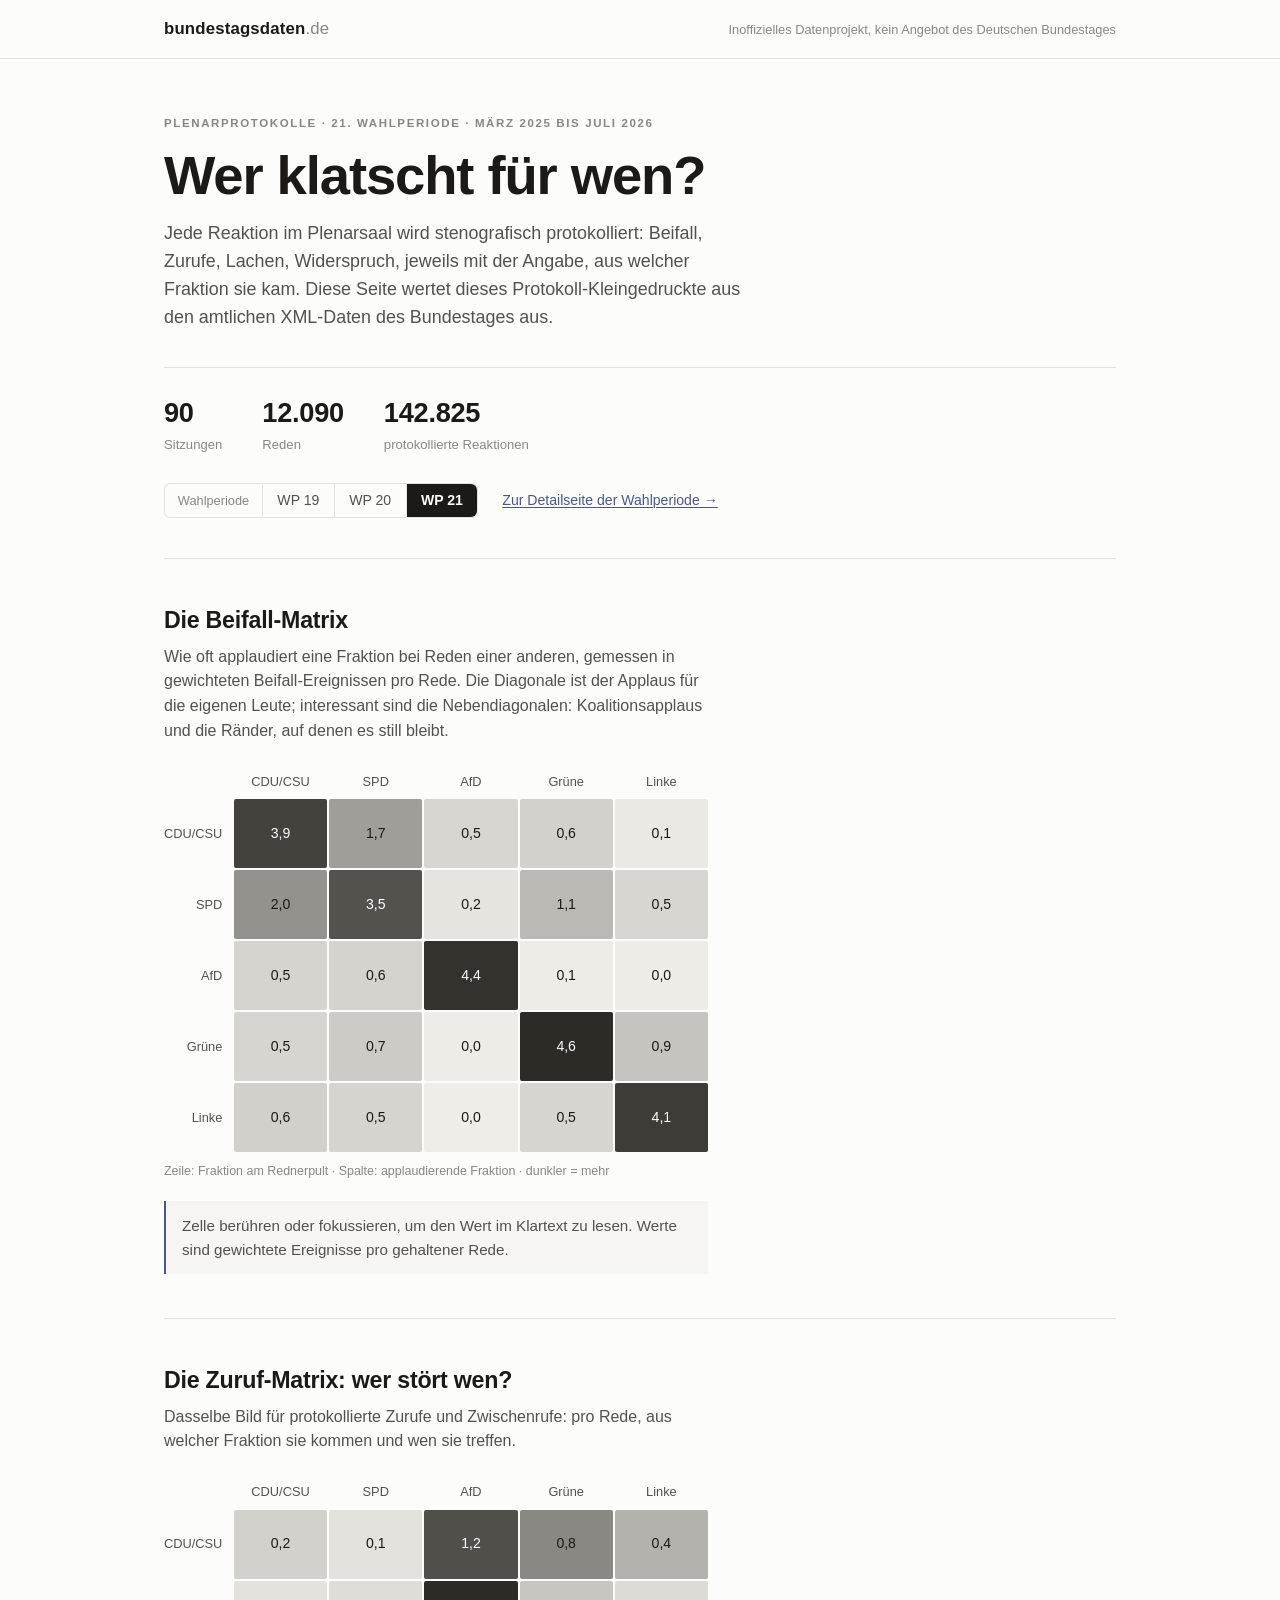
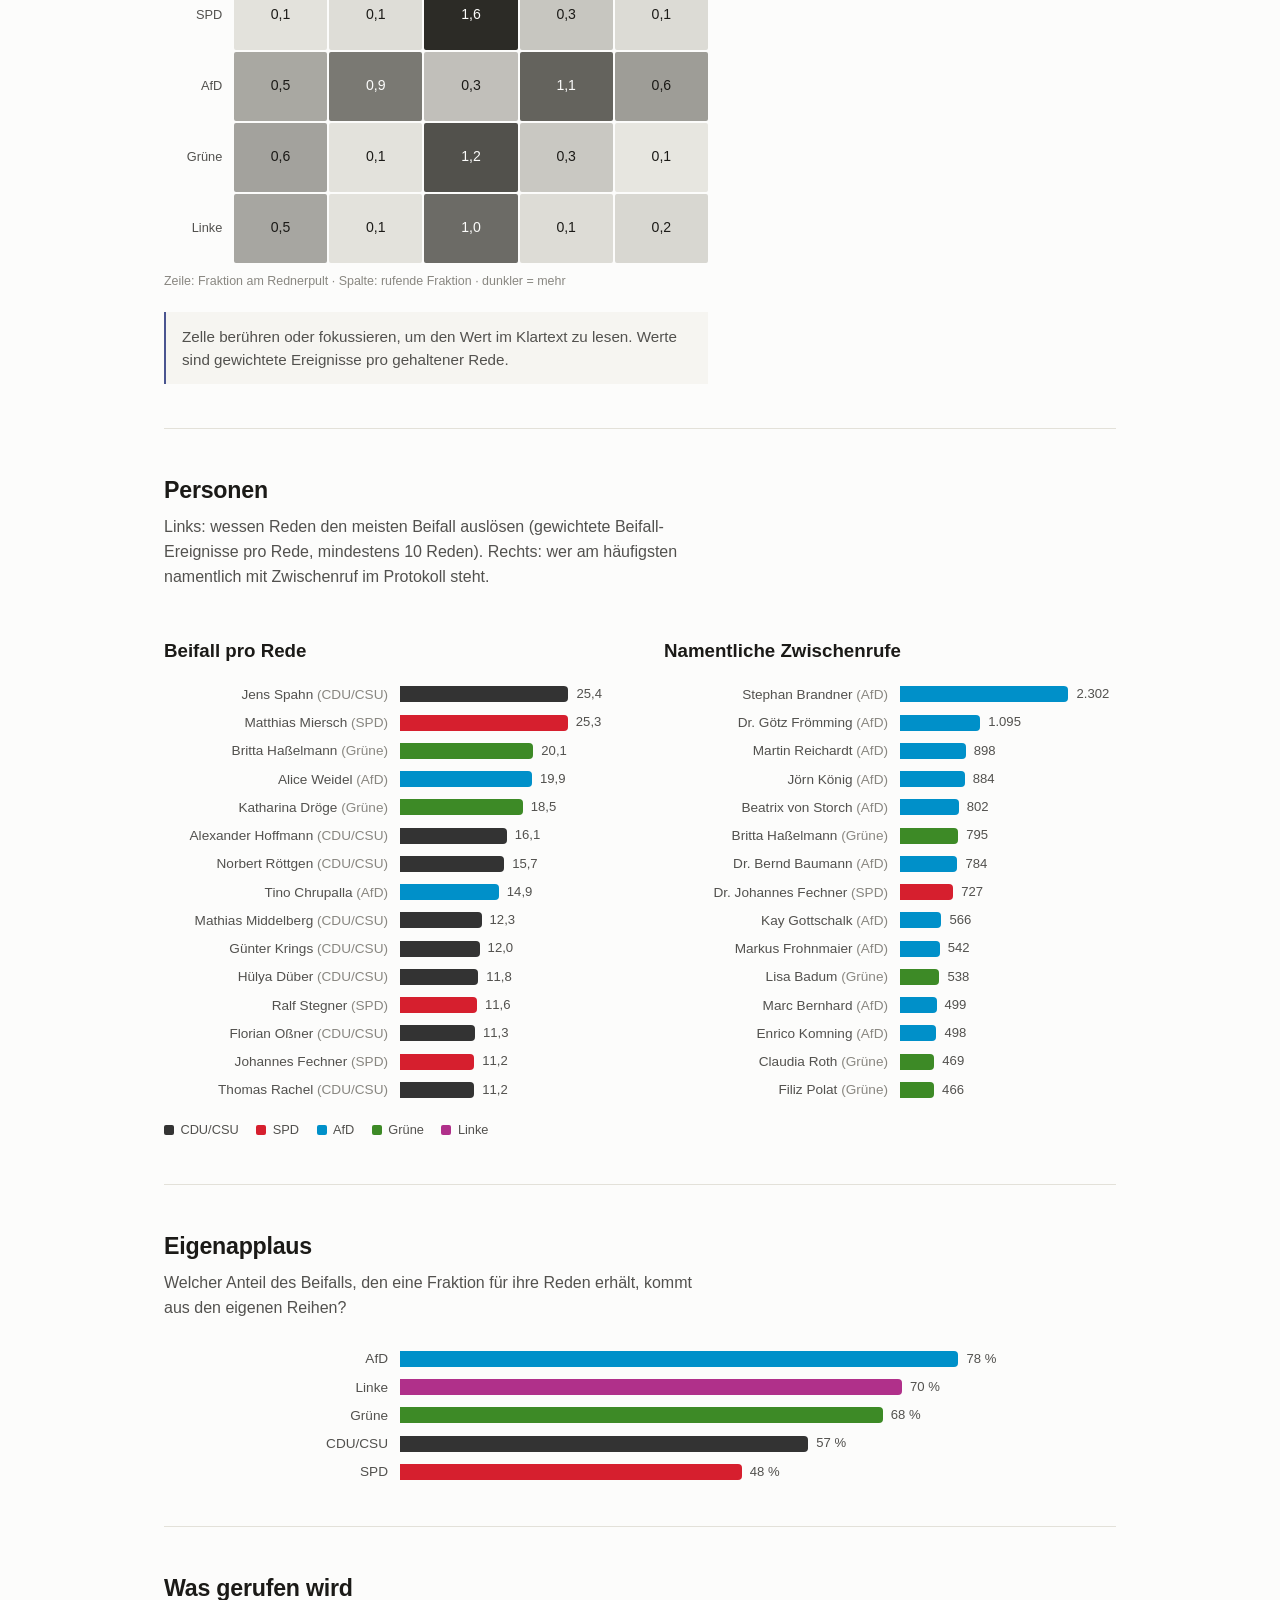
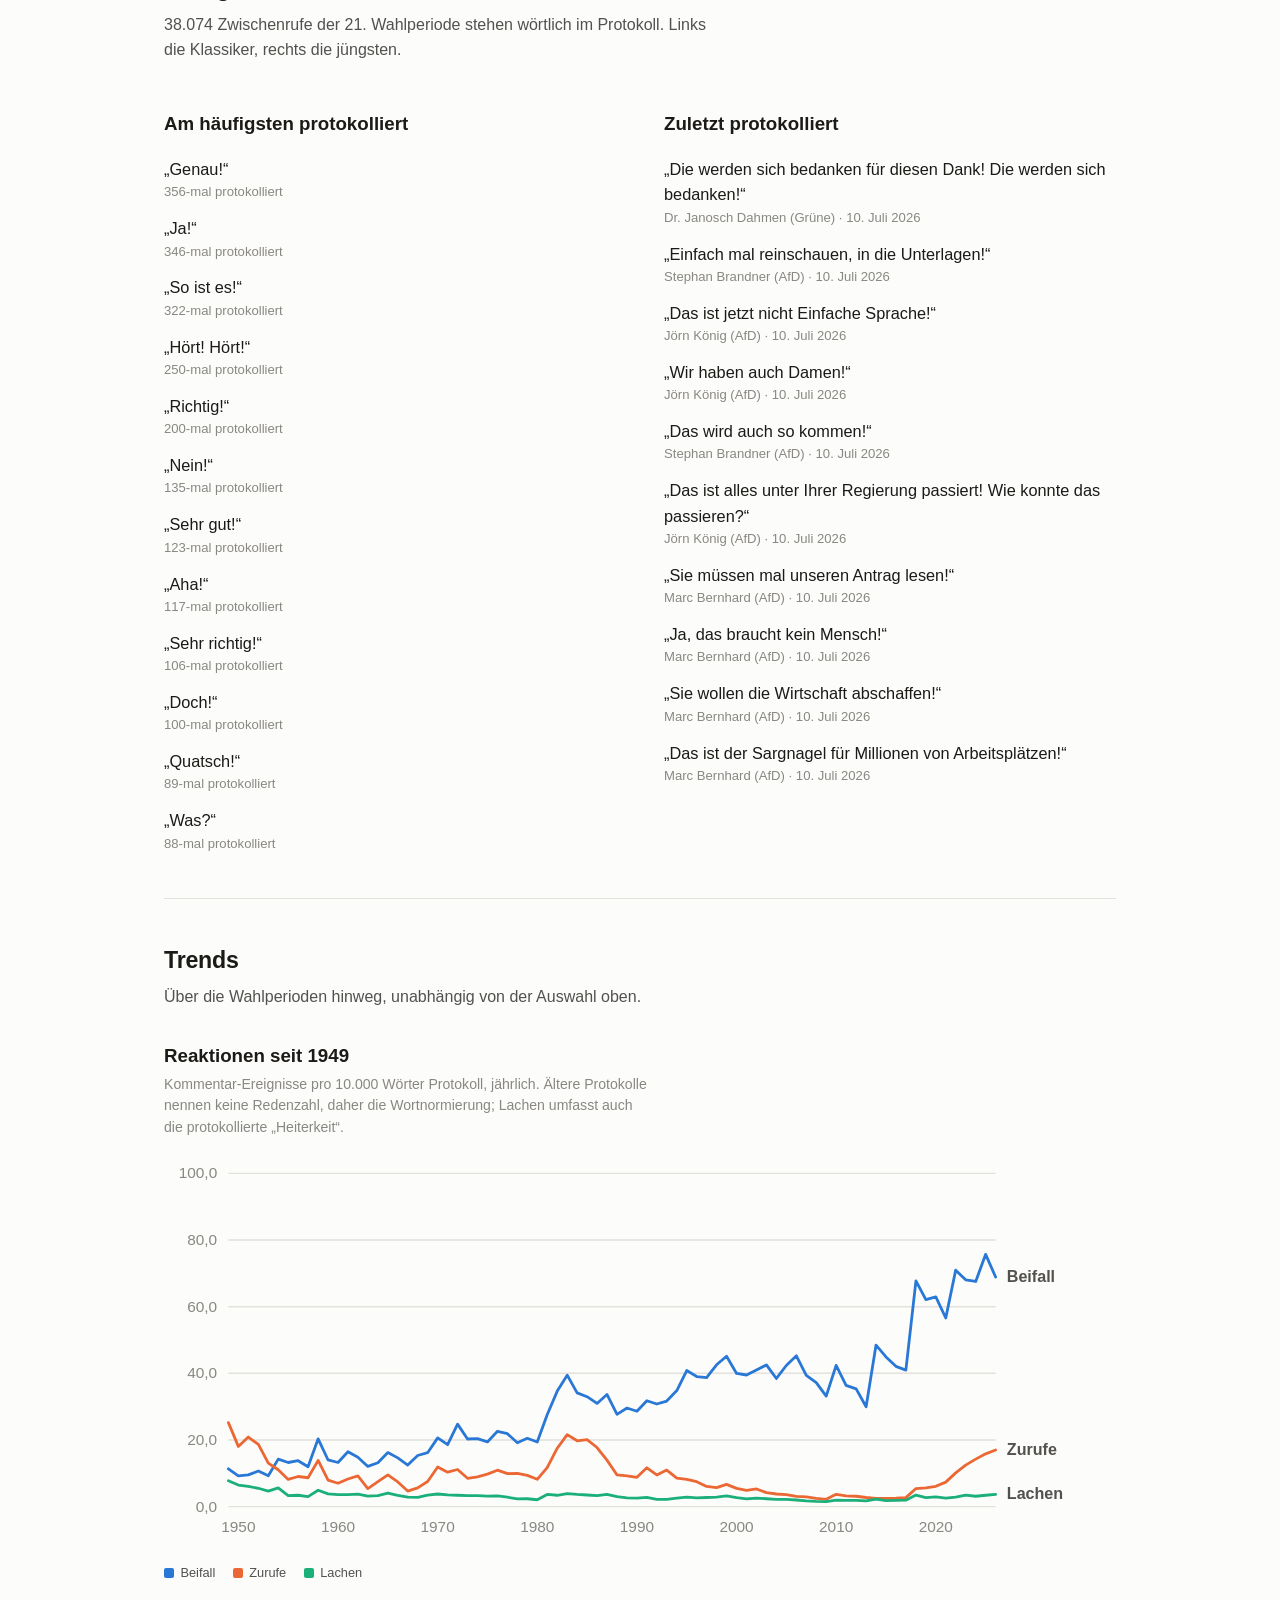
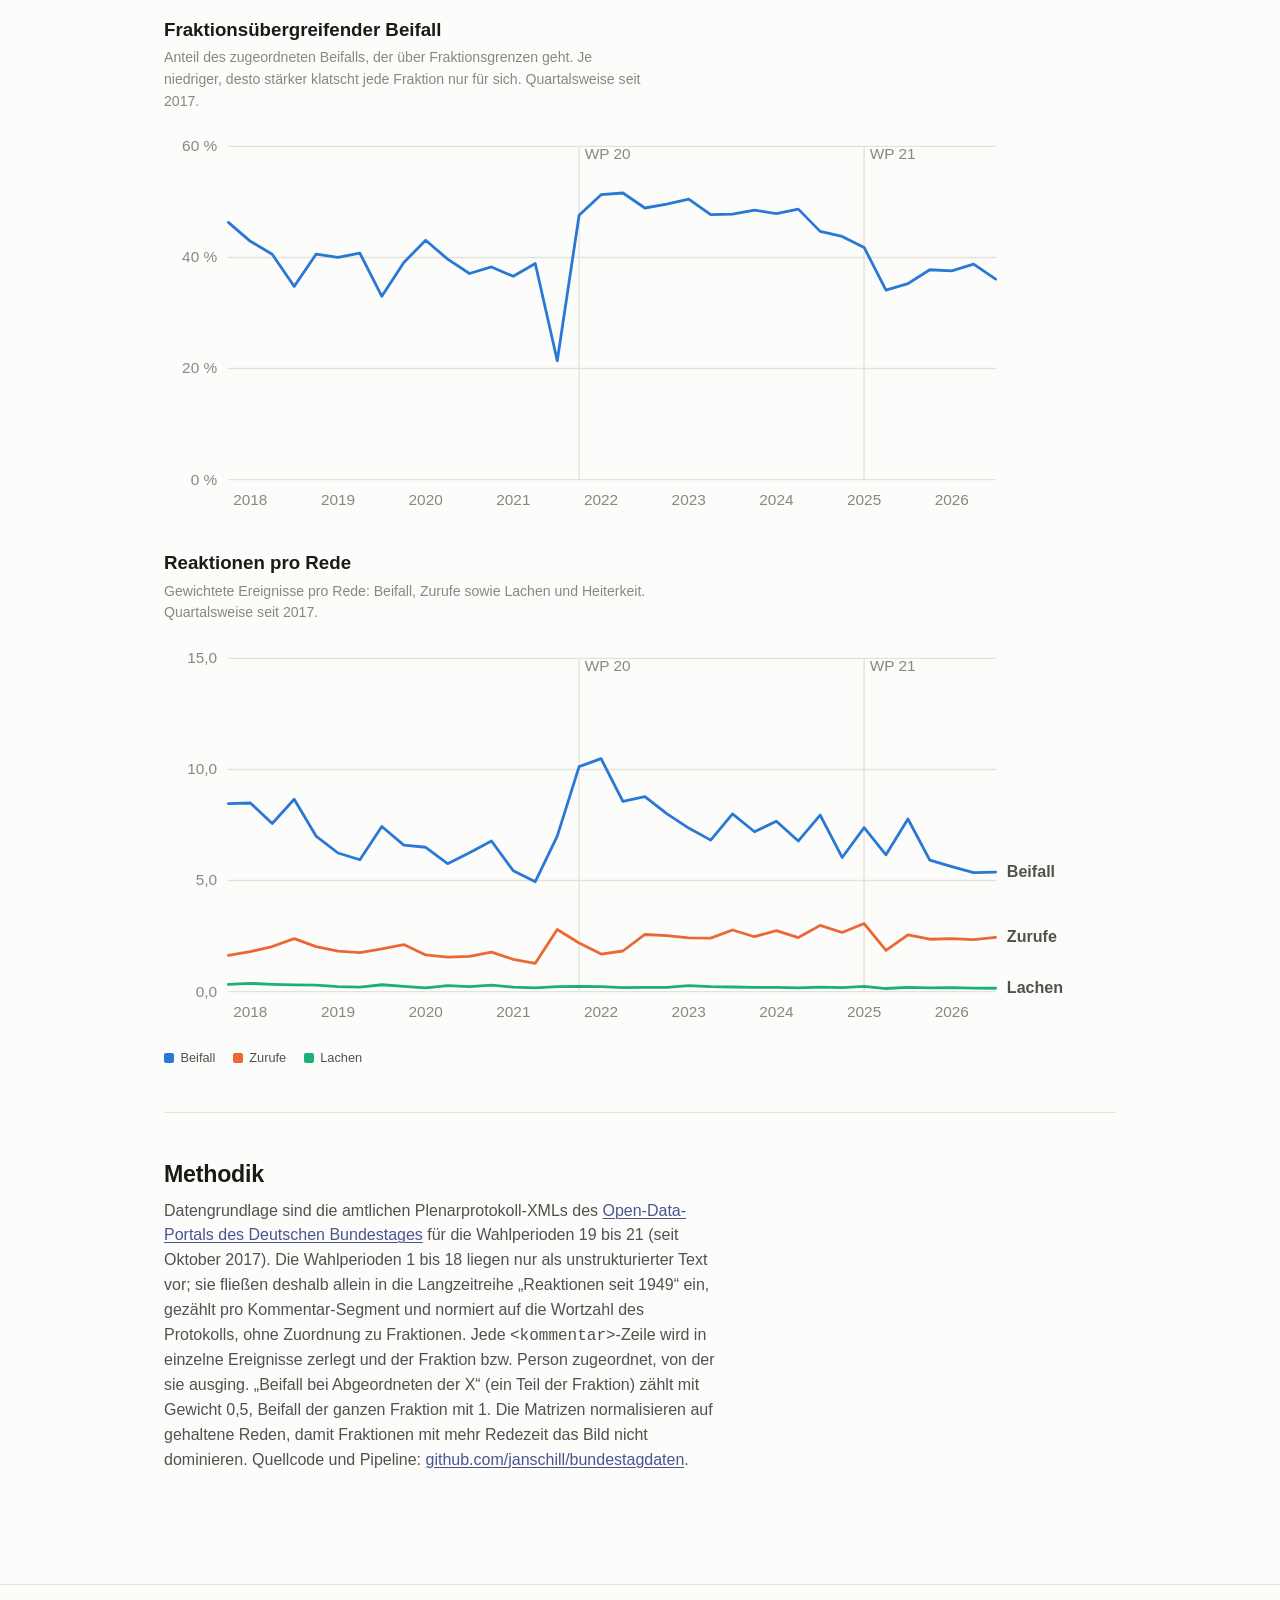
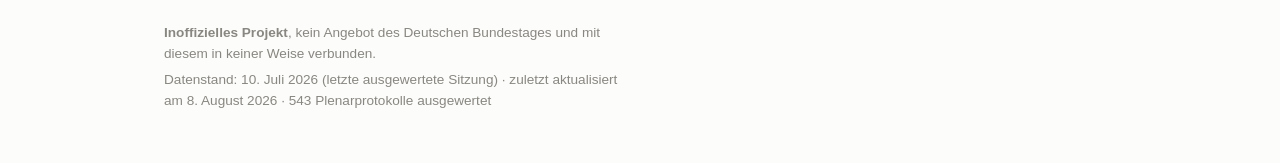
==== commit 3a0a6923: "Replace dashes in site copy with commas, colons, and middots Co-Authored-By: Claude Fable 5 <noreply" ====
--- a/site/index.html
+++ b/site/index.html
@@ -3,19 +3,20 @@
 <head>
 <meta charset="utf-8">
 <meta name="viewport" content="width=device-width, initial-scale=1">
-<title>Wer klatscht für wen? — bundestagsdaten.de</title>
-<meta name="description" content="Beifall, Zwischenrufe und Lachen im Deutschen Bundestag, ausgewertet aus den amtlichen Plenarprotokollen der 21. Wahlperiode. Ein inoffizielles Datenprojekt.">
+<title>Wer klatscht für wen? · bundestagsdaten.de</title>
+<meta name="description" content="Beifall, Zwischenrufe und Lachen im Deutschen Bundestag, ausgewertet aus den amtlichen Plenarprotokollen seit 1949. Ein inoffizielles Datenprojekt.">
 <meta property="og:title" content="Wer klatscht für wen?">
 <meta property="og:description" content="Beifall und Zwischenrufe im Bundestag, ausgewertet aus den Plenarprotokollen der 21. Wahlperiode.">
 <link rel="icon" href="data:image/svg+xml,%3Csvg xmlns='http://www.w3.org/2000/svg' viewBox='0 0 16 16'%3E%3Crect width='16' height='16' rx='3' fill='%234a5590'/%3E%3Ctext x='8' y='12' font-family='sans-serif' font-size='11' font-weight='700' fill='%23fcfcfb' text-anchor='middle'%3EB%3C/text%3E%3C/svg%3E">
 <link rel="stylesheet" href="style.css">
+<script defer data-domain="bundestagsdaten.de" src="https://nsa.janschill.de/js/script.js"></script>
 </head>
 <body>
 
 <header class="site-header">
   <div class="shell">
     <a class="wordmark" href="./">bundestagsdaten<span class="tld">.de</span></a>
-    <span class="unofficial">Inoffizielles Datenprojekt — kein Angebot des Deutschen Bundestages</span>
+    <span class="unofficial">Inoffizielles Datenprojekt, kein Angebot des Deutschen Bundestages</span>
   </div>
 </header>
 
@@ -26,7 +27,7 @@
     <h1>Wer klatscht für wen?</h1>
     <p class="lede">
       Jede Reaktion im Plenarsaal wird stenografisch protokolliert: Beifall, Zurufe,
-      Lachen, Widerspruch — samt Angabe, aus welcher Fraktion sie kam. Diese Seite
+      Lachen, Widerspruch, jeweils mit der Angabe, aus welcher Fraktion sie kam. Diese Seite
       wertet dieses Protokoll-Kleingedruckte aus den amtlichen XML-Daten des
       Bundestages aus.
     </p>
@@ -46,8 +47,8 @@
   <section id="beifall" aria-labelledby="beifall-h">
     <h2 id="beifall-h">Die Beifall-Matrix</h2>
     <p class="section-sub">
-      Wie oft applaudiert eine Fraktion bei Reden einer anderen — gewichtete
-      Beifall-Ereignisse pro Rede. Die Diagonale ist der Applaus für die eigenen
+      Wie oft applaudiert eine Fraktion bei Reden einer anderen, gemessen in
+      gewichteten Beifall-Ereignissen pro Rede. Die Diagonale ist der Applaus für die eigenen
       Leute; interessant sind die Nebendiagonalen: Koalitionsapplaus und die
       Ränder, auf denen es still bleibt.
     </p>
@@ -61,7 +62,7 @@
   <section id="zurufe" aria-labelledby="zurufe-h">
     <h2 id="zurufe-h">Die Zuruf-Matrix: wer stört wen?</h2>
     <p class="section-sub">
-      Dasselbe Bild für protokollierte Zurufe und Zwischenrufe — pro Rede, aus
+      Dasselbe Bild für protokollierte Zurufe und Zwischenrufe: pro Rede, aus
       welcher Fraktion sie kommen und wen sie treffen.
     </p>
     <div class="matrix-wrap">
@@ -118,7 +119,7 @@
   <section id="trends" aria-labelledby="trends-h">
     <h2 id="trends-h">Trends</h2>
     <p class="section-sub">
-      Über die Wahlperioden hinweg — unabhängig von der Auswahl oben.
+      Über die Wahlperioden hinweg, unabhängig von der Auswahl oben.
     </p>
     <div class="trend">
       <h3>Reaktionen seit 1949</h3>
@@ -131,7 +132,7 @@
     </div>
     <div class="trend">
       <h3>Fraktionsübergreifender Beifall</h3>
-      <p class="note">Anteil des zugeordneten Beifalls, der über Fraktionsgrenzen geht — je niedriger, desto stärker klatscht jede Fraktion nur für sich. Quartalsweise seit 2017.</p>
+      <p class="note">Anteil des zugeordneten Beifalls, der über Fraktionsgrenzen geht. Je niedriger, desto stärker klatscht jede Fraktion nur für sich. Quartalsweise seit 2017.</p>
       <div class="chart" id="chart-fremd"></div>
     </div>
     <div class="trend">
@@ -148,7 +149,7 @@
       <a href="https://www.bundestag.de/services/opendata">Open-Data-Portals des Deutschen Bundestages</a>
       für die Wahlperioden 19 bis 21 (seit Oktober 2017). Die Wahlperioden 1
       bis 18 liegen nur als unstrukturierter Text vor; sie fließen deshalb
-      allein in die Langzeitreihe „Reaktionen seit 1949“ ein — gezählt pro
+      allein in die Langzeitreihe „Reaktionen seit 1949“ ein, gezählt pro
       Kommentar-Segment und normiert auf die Wortzahl des Protokolls, ohne
       Zuordnung zu Fraktionen.
       Jede <code>&lt;kommentar&gt;</code>-Zeile wird in einzelne Ereignisse zerlegt und der
@@ -164,7 +165,7 @@
 
 <footer class="site-footer">
   <div class="shell">
-    <p><strong>Inoffizielles Projekt</strong> — kein Angebot des Deutschen Bundestages und mit diesem in keiner Weise verbunden.</p>
+    <p><strong>Inoffizielles Projekt</strong>, kein Angebot des Deutschen Bundestages und mit diesem in keiner Weise verbunden.</p>
     <p id="stand"></p>
   </div>
 </footer>
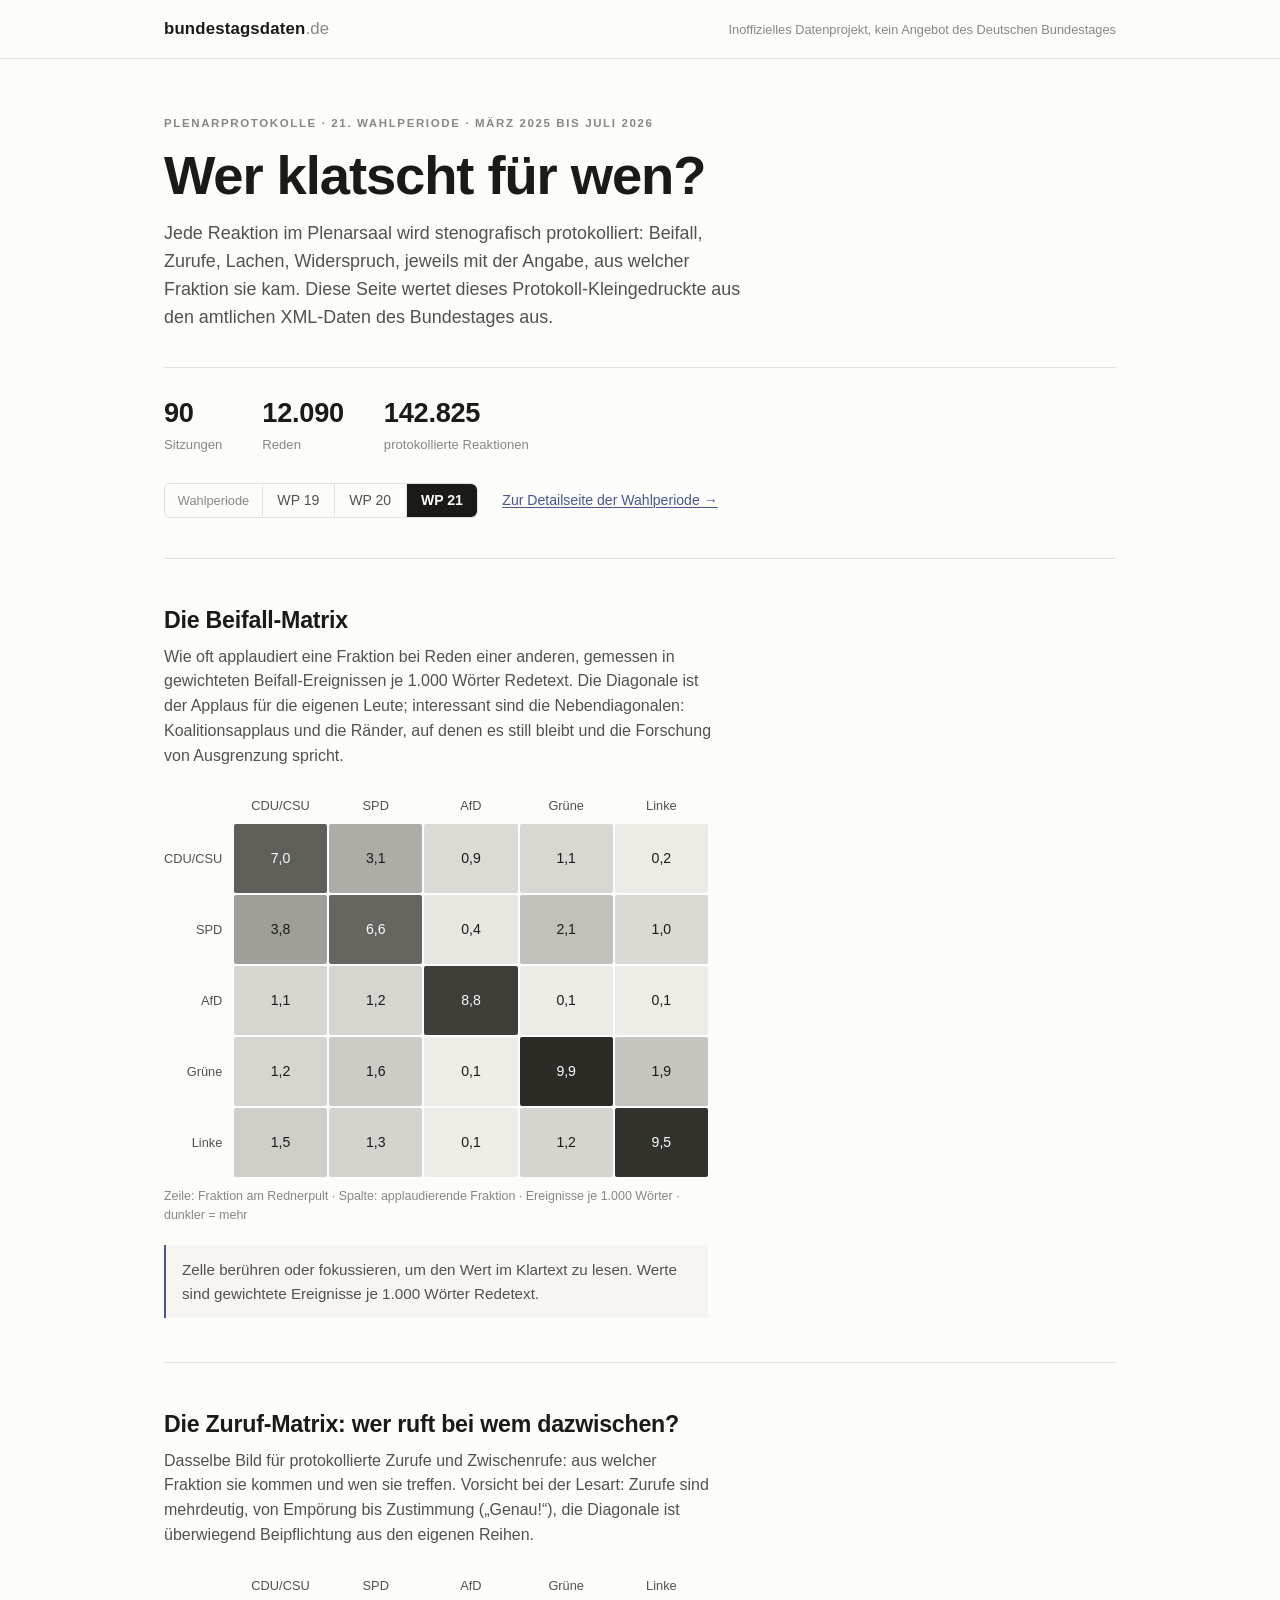
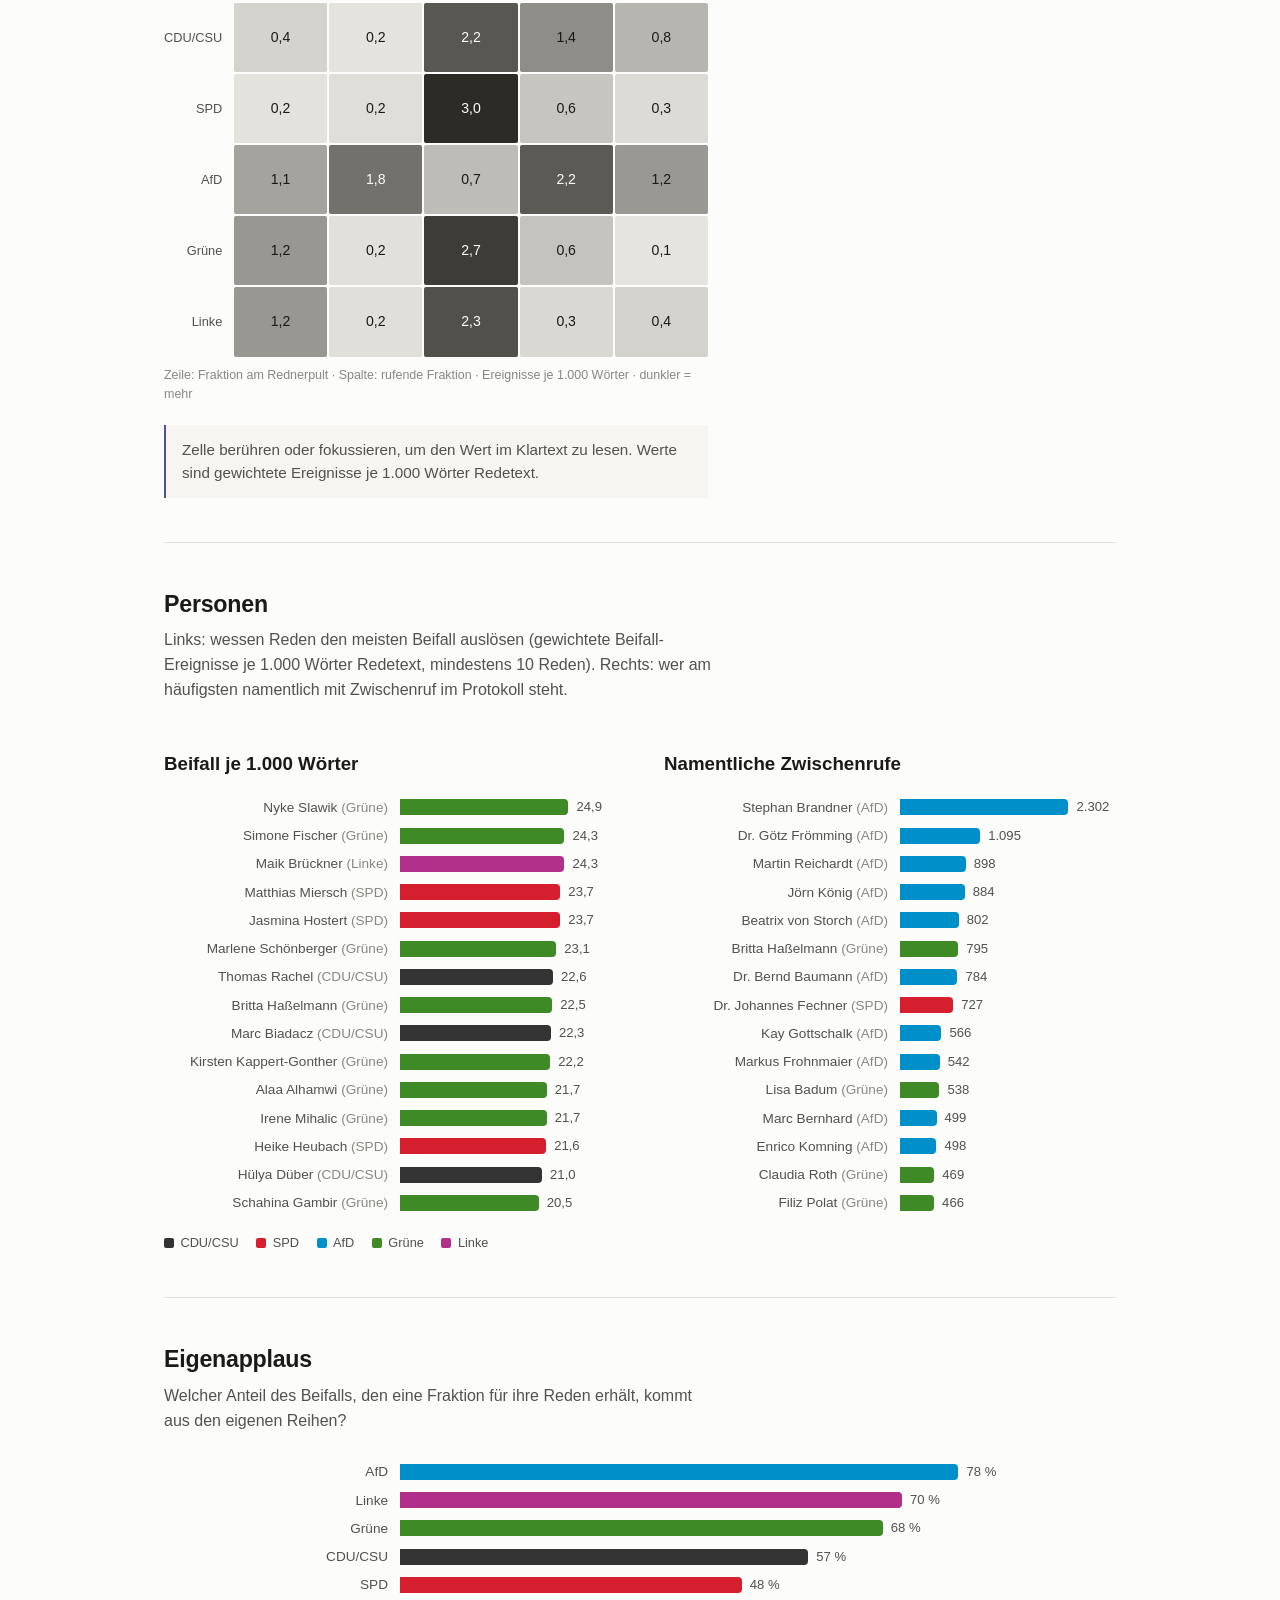
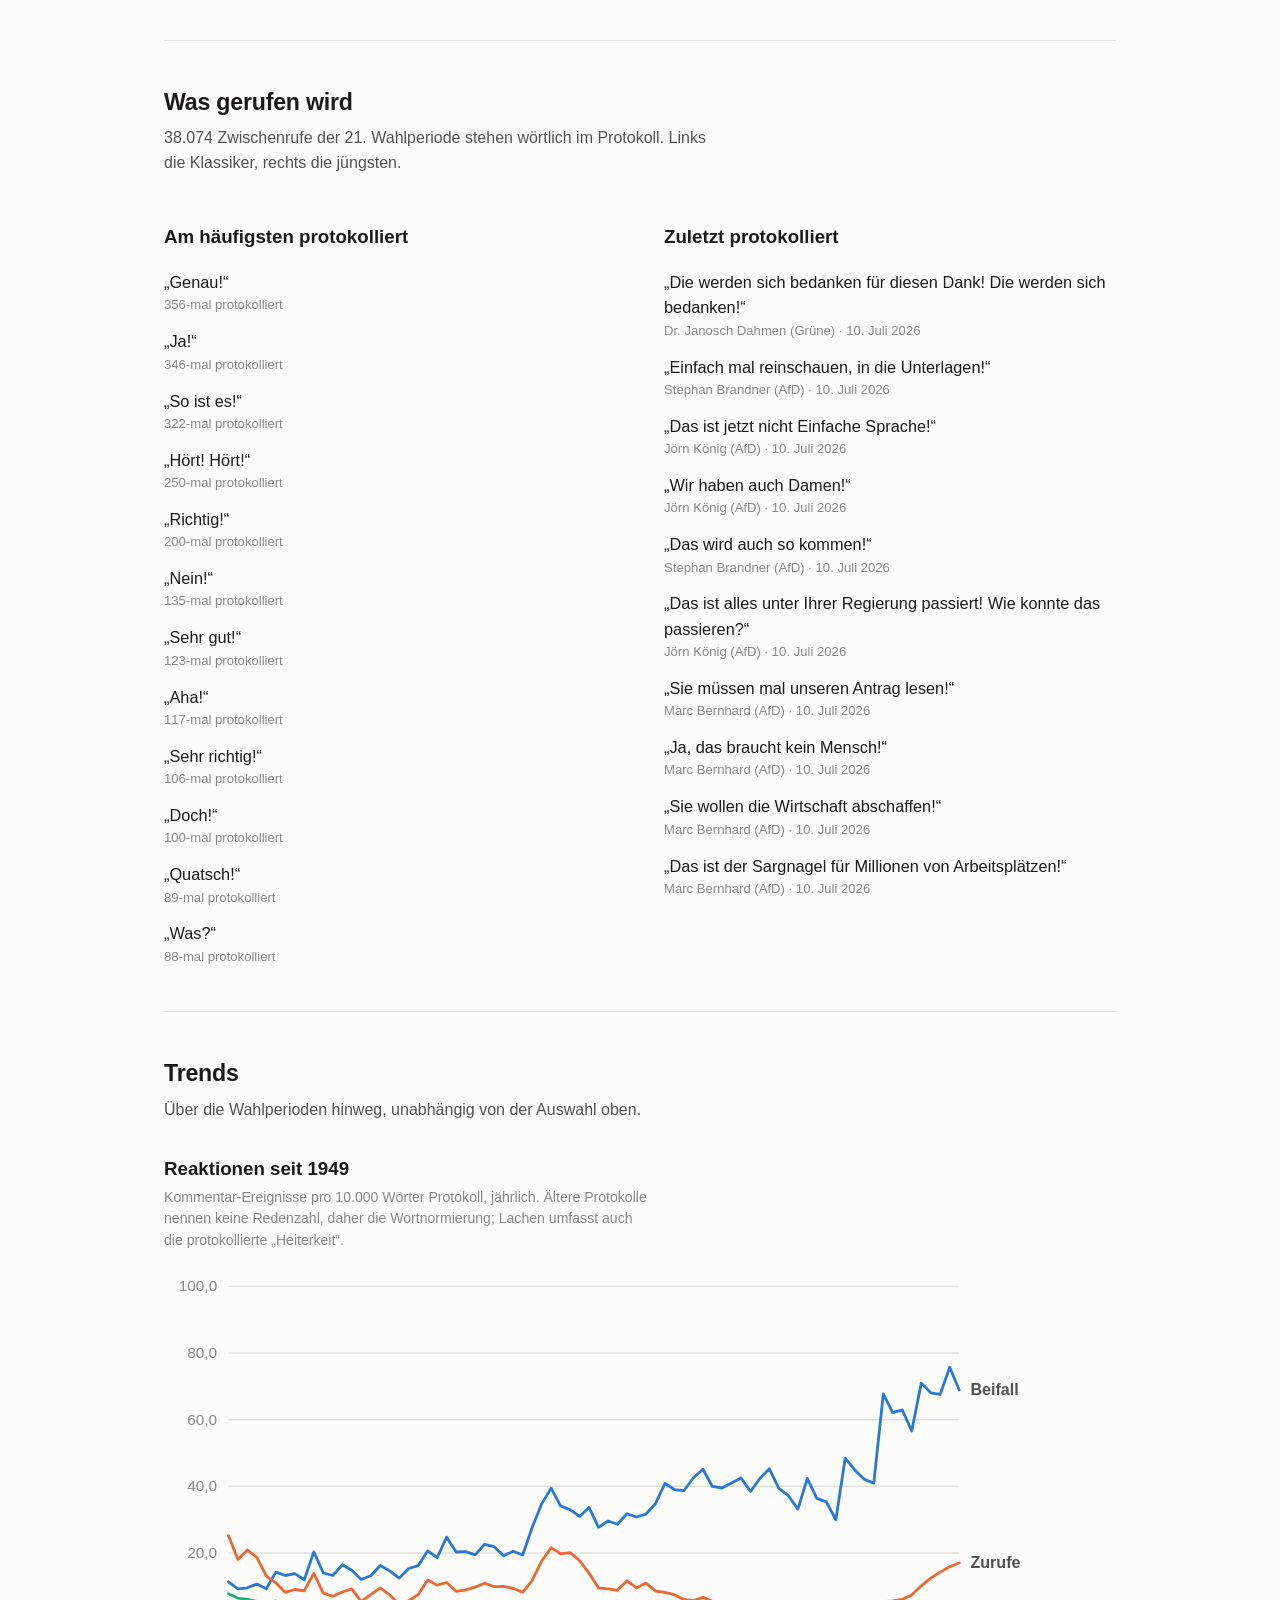
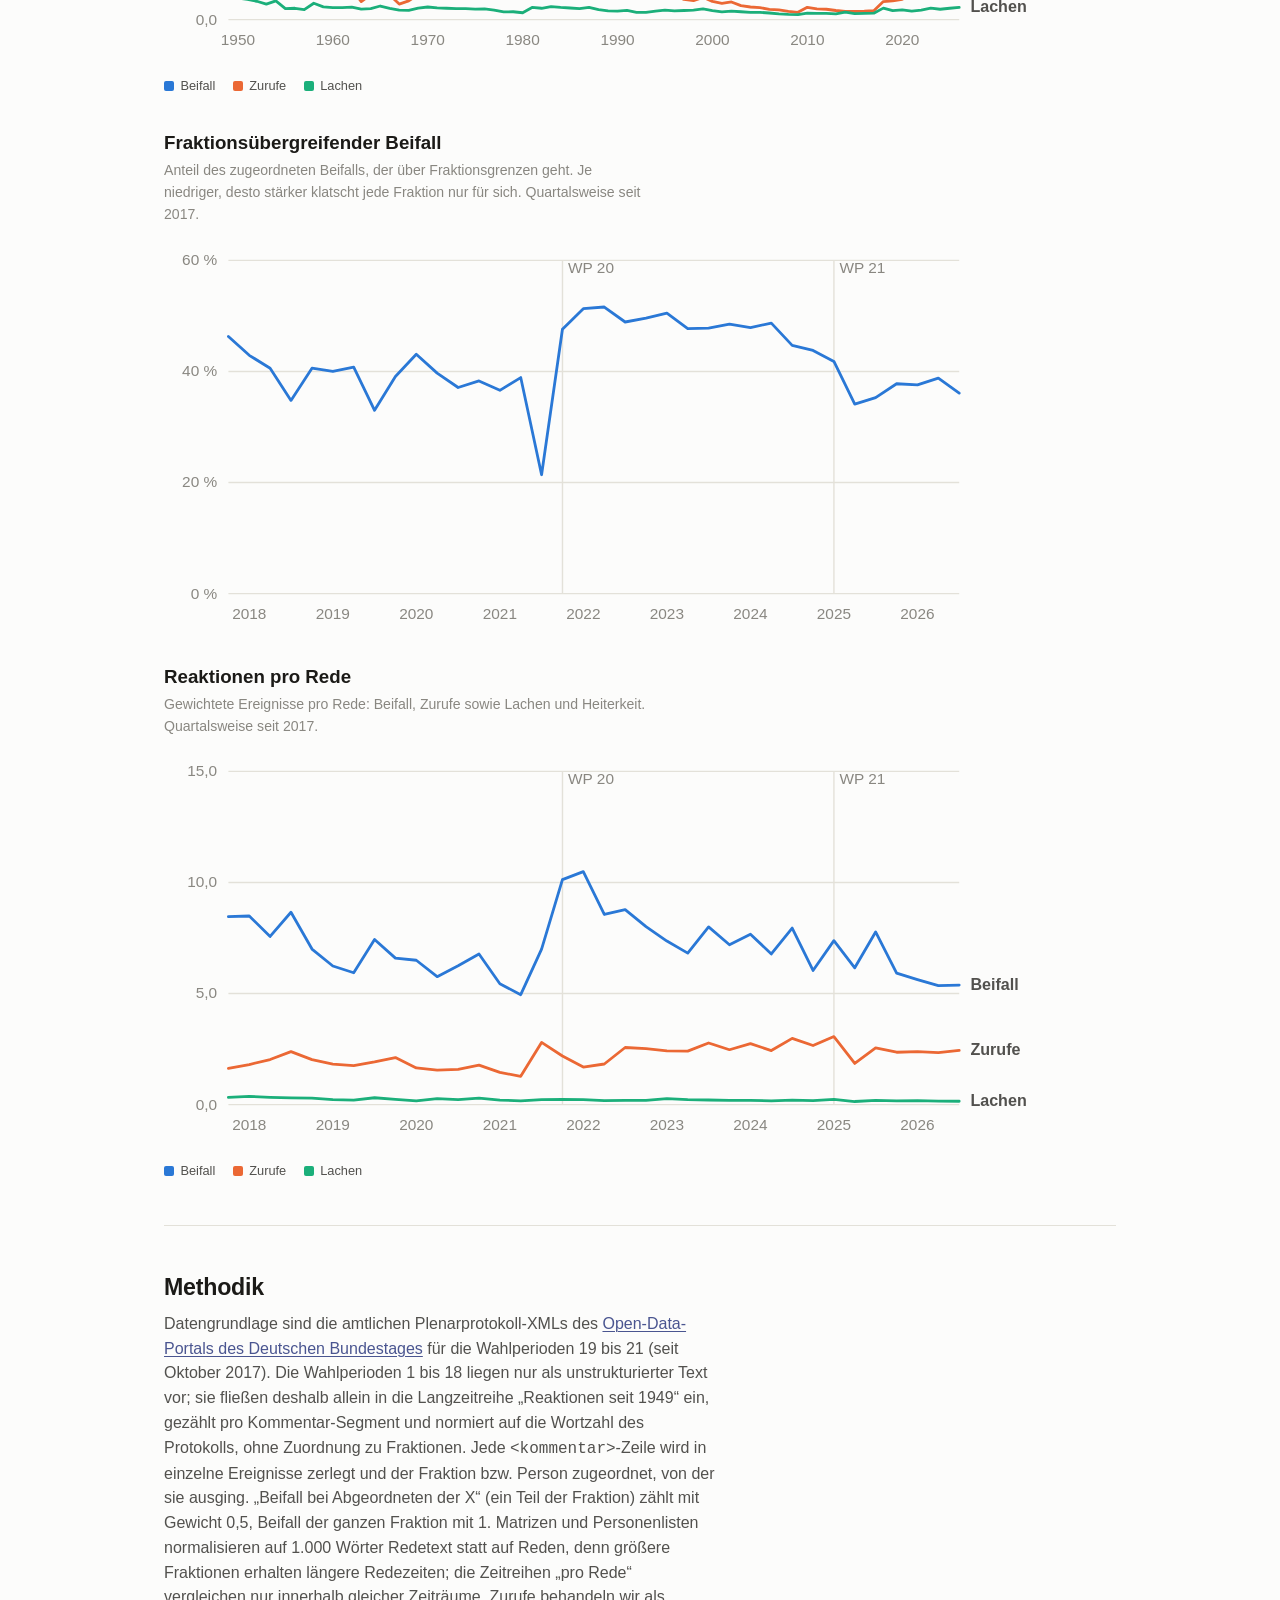
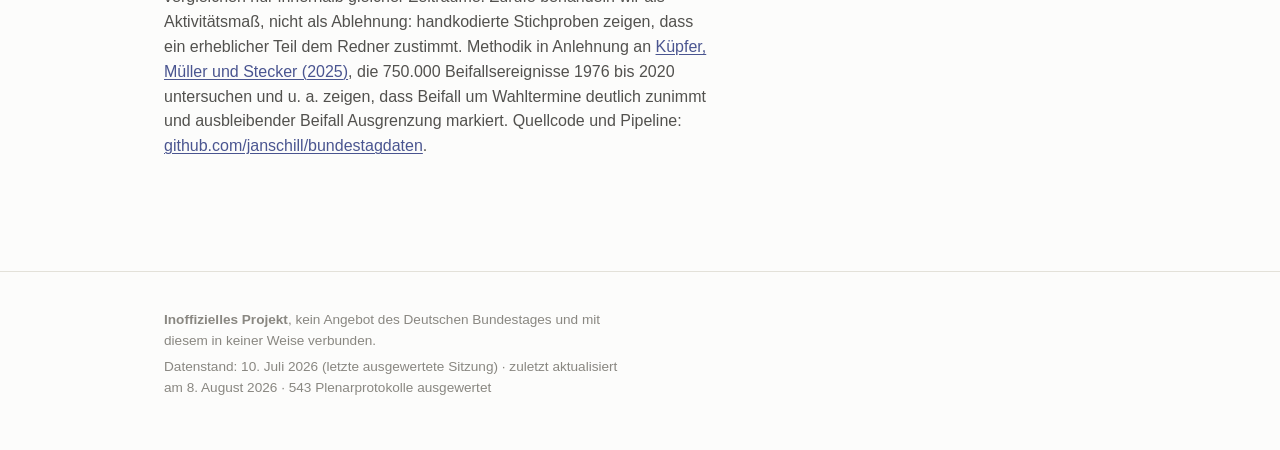
==== commit 12477299: "Apply Küpfer/Müller/Stecker (2025): word normalization, dyadic applause view Matrices and speaker ra" ====
--- a/site/index.html
+++ b/site/index.html
@@ -48,26 +48,29 @@
     <h2 id="beifall-h">Die Beifall-Matrix</h2>
     <p class="section-sub">
       Wie oft applaudiert eine Fraktion bei Reden einer anderen, gemessen in
-      gewichteten Beifall-Ereignissen pro Rede. Die Diagonale ist der Applaus für die eigenen
-      Leute; interessant sind die Nebendiagonalen: Koalitionsapplaus und die
-      Ränder, auf denen es still bleibt.
+      gewichteten Beifall-Ereignissen je 1.000 Wörter Redetext. Die Diagonale
+      ist der Applaus für die eigenen Leute; interessant sind die
+      Nebendiagonalen: Koalitionsapplaus und die Ränder, auf denen es still
+      bleibt und die Forschung von Ausgrenzung spricht.
     </p>
     <div class="matrix-wrap">
       <div class="matrix" id="matrix-beifall" role="grid" aria-label="Beifall-Matrix: Reaktionen pro Rede nach Fraktion"></div>
-      <p class="axis-hint">Zeile: Fraktion am Rednerpult · Spalte: applaudierende Fraktion · dunkler = mehr</p>
+      <p class="axis-hint">Zeile: Fraktion am Rednerpult · Spalte: applaudierende Fraktion · Ereignisse je 1.000 Wörter · dunkler = mehr</p>
     </div>
     <p class="reading" id="reading-beifall" aria-live="polite"></p>
   </section>
 
   <section id="zurufe" aria-labelledby="zurufe-h">
-    <h2 id="zurufe-h">Die Zuruf-Matrix: wer stört wen?</h2>
+    <h2 id="zurufe-h">Die Zuruf-Matrix: wer ruft bei wem dazwischen?</h2>
     <p class="section-sub">
-      Dasselbe Bild für protokollierte Zurufe und Zwischenrufe: pro Rede, aus
-      welcher Fraktion sie kommen und wen sie treffen.
+      Dasselbe Bild für protokollierte Zurufe und Zwischenrufe: aus welcher
+      Fraktion sie kommen und wen sie treffen. Vorsicht bei der Lesart:
+      Zurufe sind mehrdeutig, von Empörung bis Zustimmung („Genau!“), die
+      Diagonale ist überwiegend Beipflichtung aus den eigenen Reihen.
     </p>
     <div class="matrix-wrap">
       <div class="matrix" id="matrix-zuruf" role="grid" aria-label="Zuruf-Matrix: Zwischenrufe pro Rede nach Fraktion"></div>
-      <p class="axis-hint">Zeile: Fraktion am Rednerpult · Spalte: rufende Fraktion · dunkler = mehr</p>
+      <p class="axis-hint">Zeile: Fraktion am Rednerpult · Spalte: rufende Fraktion · Ereignisse je 1.000 Wörter · dunkler = mehr</p>
     </div>
     <p class="reading" id="reading-zuruf" aria-live="polite"></p>
   </section>
@@ -75,13 +78,13 @@
   <section aria-labelledby="personen-h">
     <h2 id="personen-h">Personen</h2>
     <p class="section-sub">
-      Links: wessen Reden den meisten Beifall auslösen (gewichtete Beifall-Ereignisse
-      pro Rede, mindestens 10 Reden). Rechts: wer am häufigsten namentlich mit
-      Zwischenruf im Protokoll steht.
+      Links: wessen Reden den meisten Beifall auslösen (gewichtete
+      Beifall-Ereignisse je 1.000 Wörter Redetext, mindestens 10 Reden).
+      Rechts: wer am häufigsten namentlich mit Zwischenruf im Protokoll steht.
     </p>
     <div class="columns">
       <div>
-        <h3>Beifall pro Rede</h3>
+        <h3>Beifall je 1.000 Wörter</h3>
         <dl class="bars" id="bars-beifall"></dl>
       </div>
       <div>
@@ -155,8 +158,16 @@
       Jede <code>&lt;kommentar&gt;</code>-Zeile wird in einzelne Ereignisse zerlegt und der
       Fraktion bzw. Person zugeordnet, von der sie ausging. „Beifall bei Abgeordneten
       der X“ (ein Teil der Fraktion) zählt mit Gewicht&nbsp;0,5, Beifall der ganzen
-      Fraktion mit&nbsp;1. Die Matrizen normalisieren auf gehaltene Reden, damit
-      Fraktionen mit mehr Redezeit das Bild nicht dominieren.
+      Fraktion mit&nbsp;1. Matrizen und Personenlisten normalisieren auf 1.000
+      Wörter Redetext statt auf Reden, denn größere Fraktionen erhalten
+      längere Redezeiten; die Zeitreihen „pro Rede“ vergleichen nur innerhalb
+      gleicher Zeiträume. Zurufe behandeln wir als Aktivitätsmaß, nicht als
+      Ablehnung: handkodierte Stichproben zeigen, dass ein erheblicher Teil
+      dem Redner zustimmt. Methodik in Anlehnung an
+      <a href="https://doi.org/10.1080/01402382.2025.2549149">Küpfer, Müller
+      und Stecker (2025)</a>, die 750.000 Beifallsereignisse 1976 bis 2020
+      untersuchen und u.&nbsp;a. zeigen, dass Beifall um Wahltermine deutlich
+      zunimmt und ausbleibender Beifall Ausgrenzung markiert.
       Quellcode und Pipeline: <a href="https://github.com/janschill/bundestagdaten">github.com/janschill/bundestagdaten</a>.
     </p>
   </section>
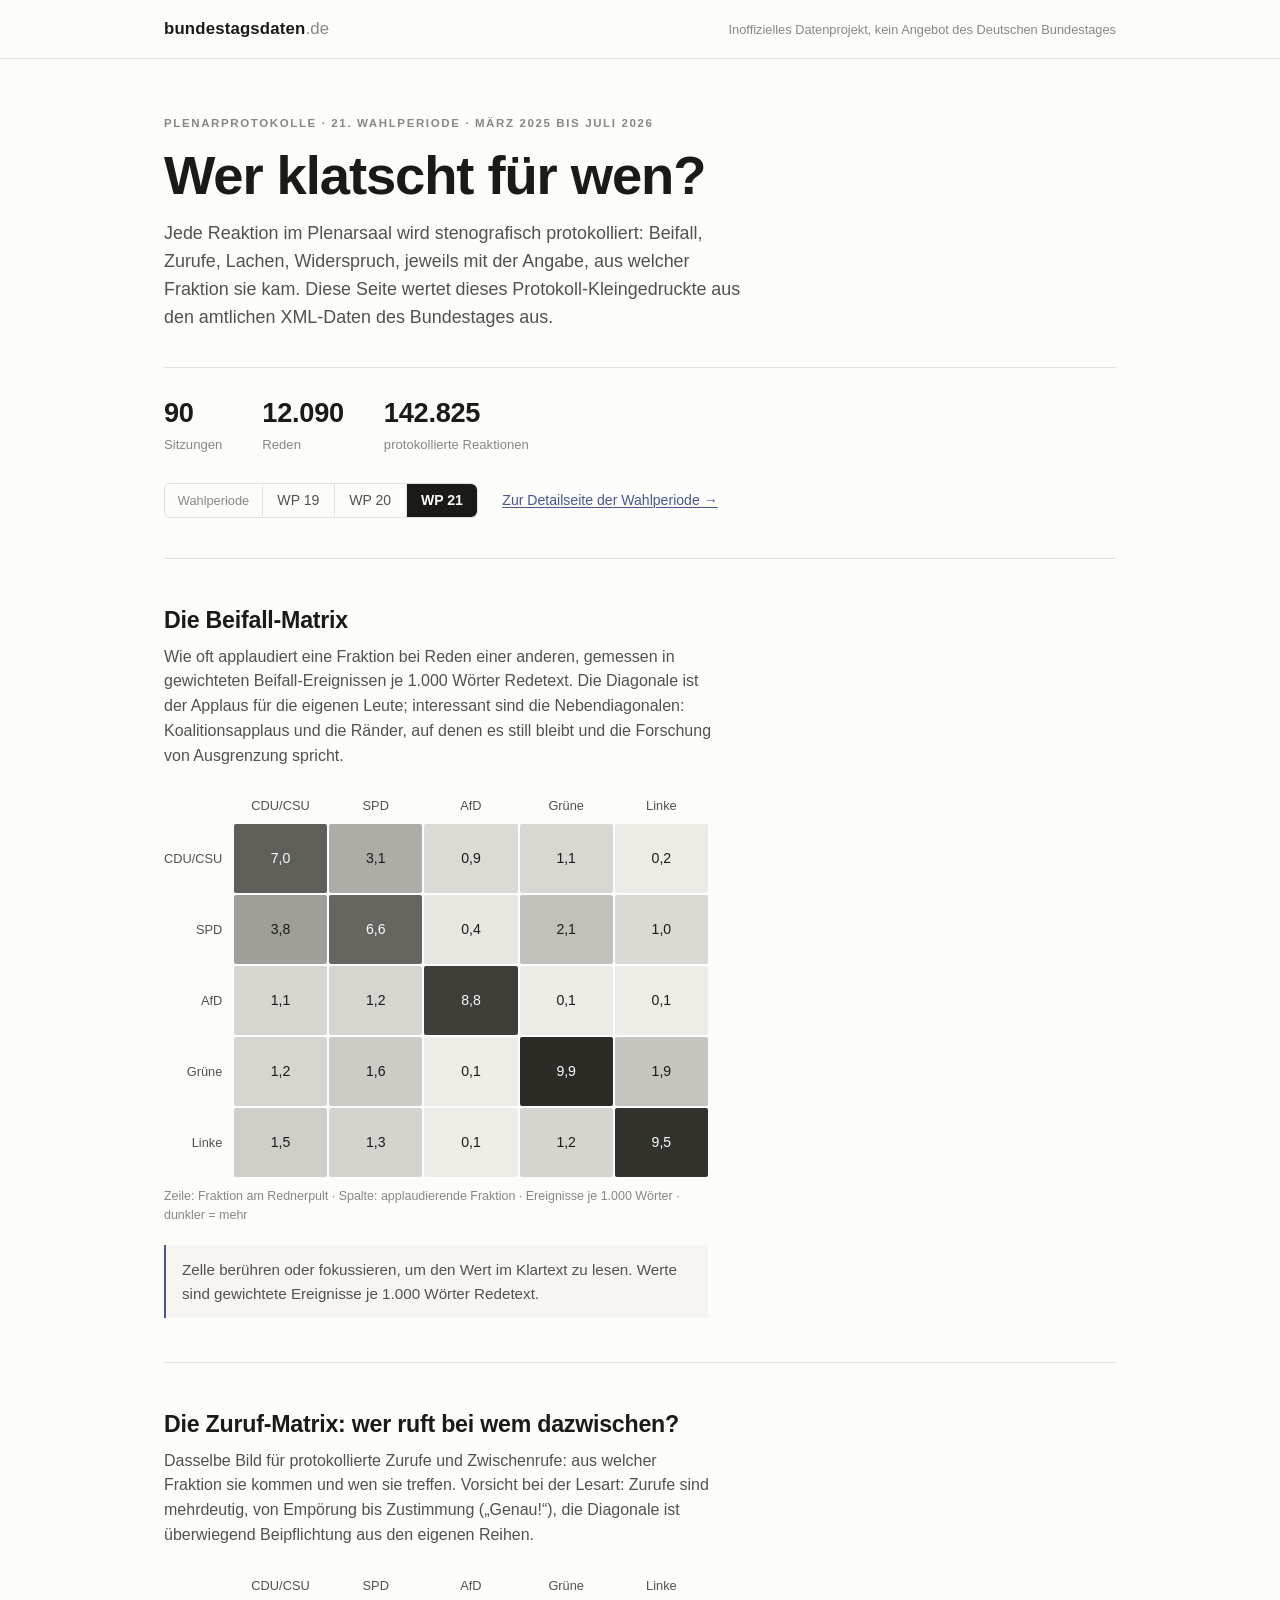
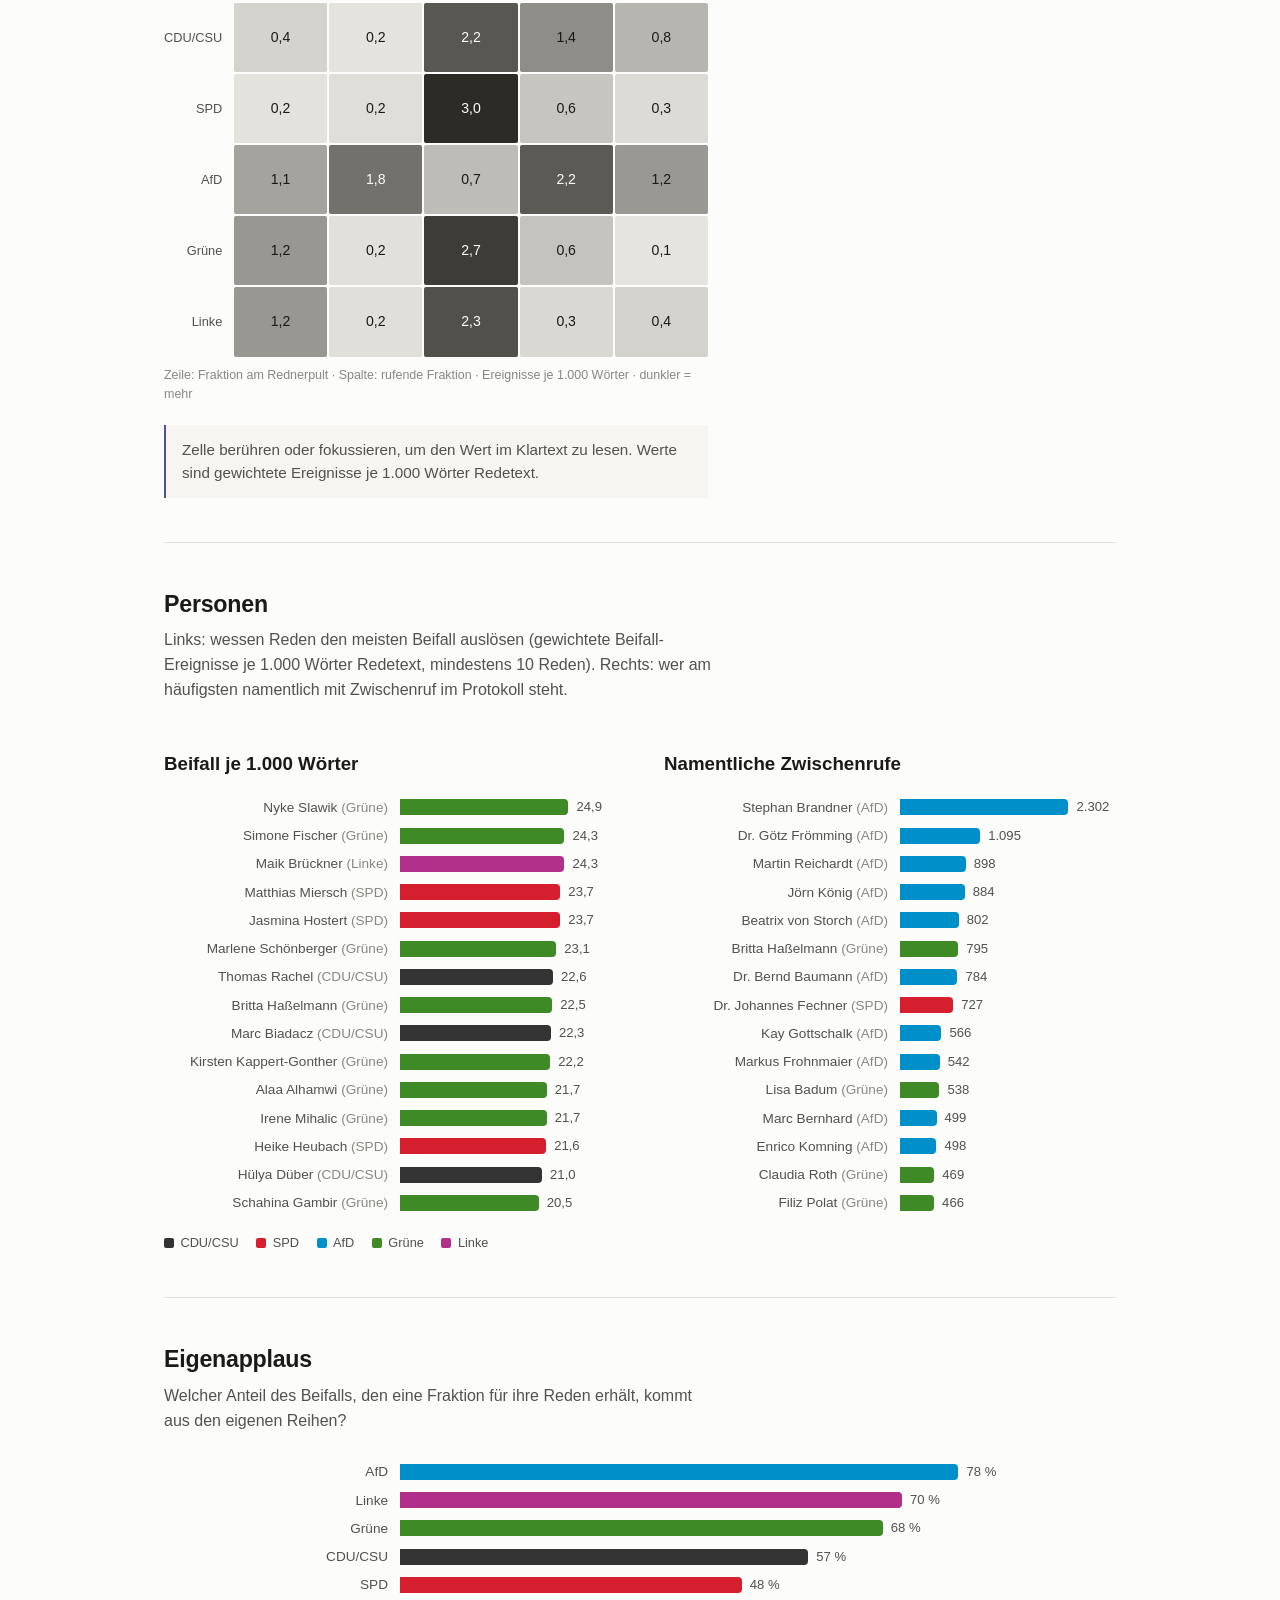
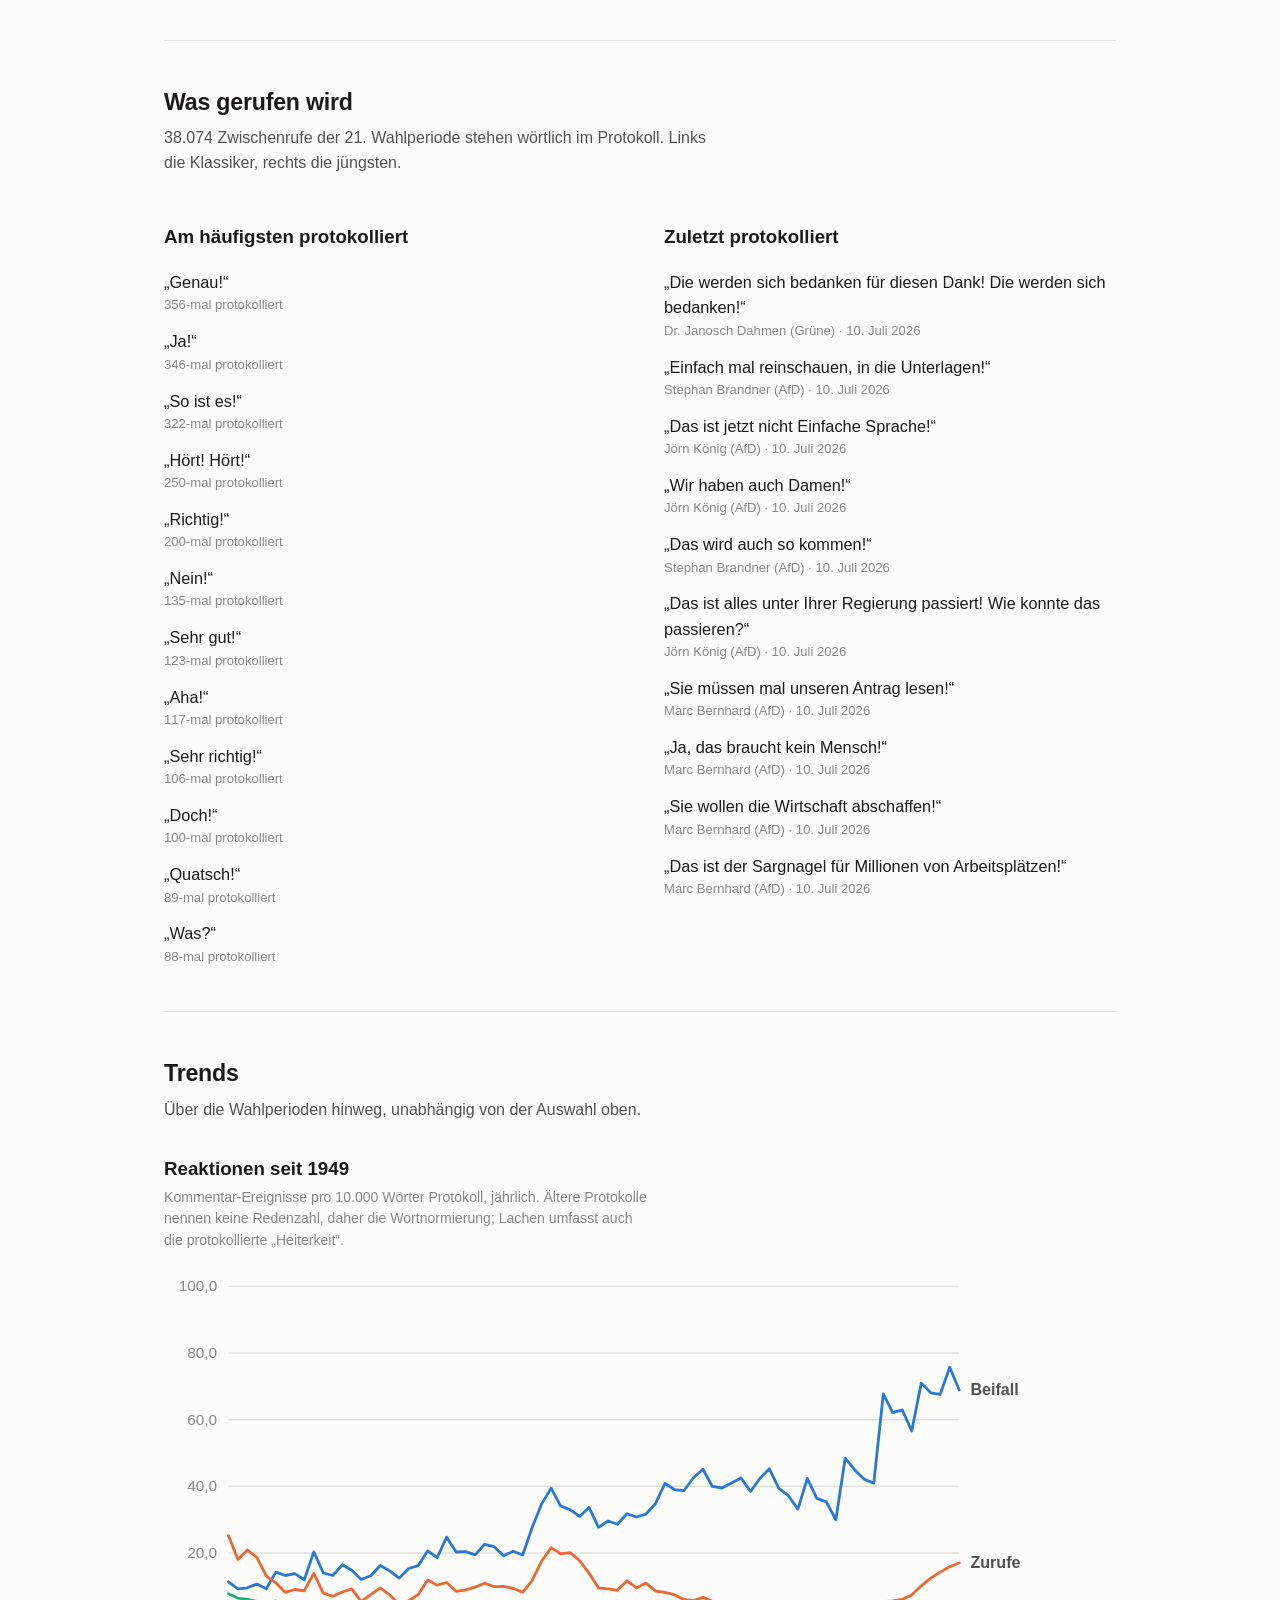
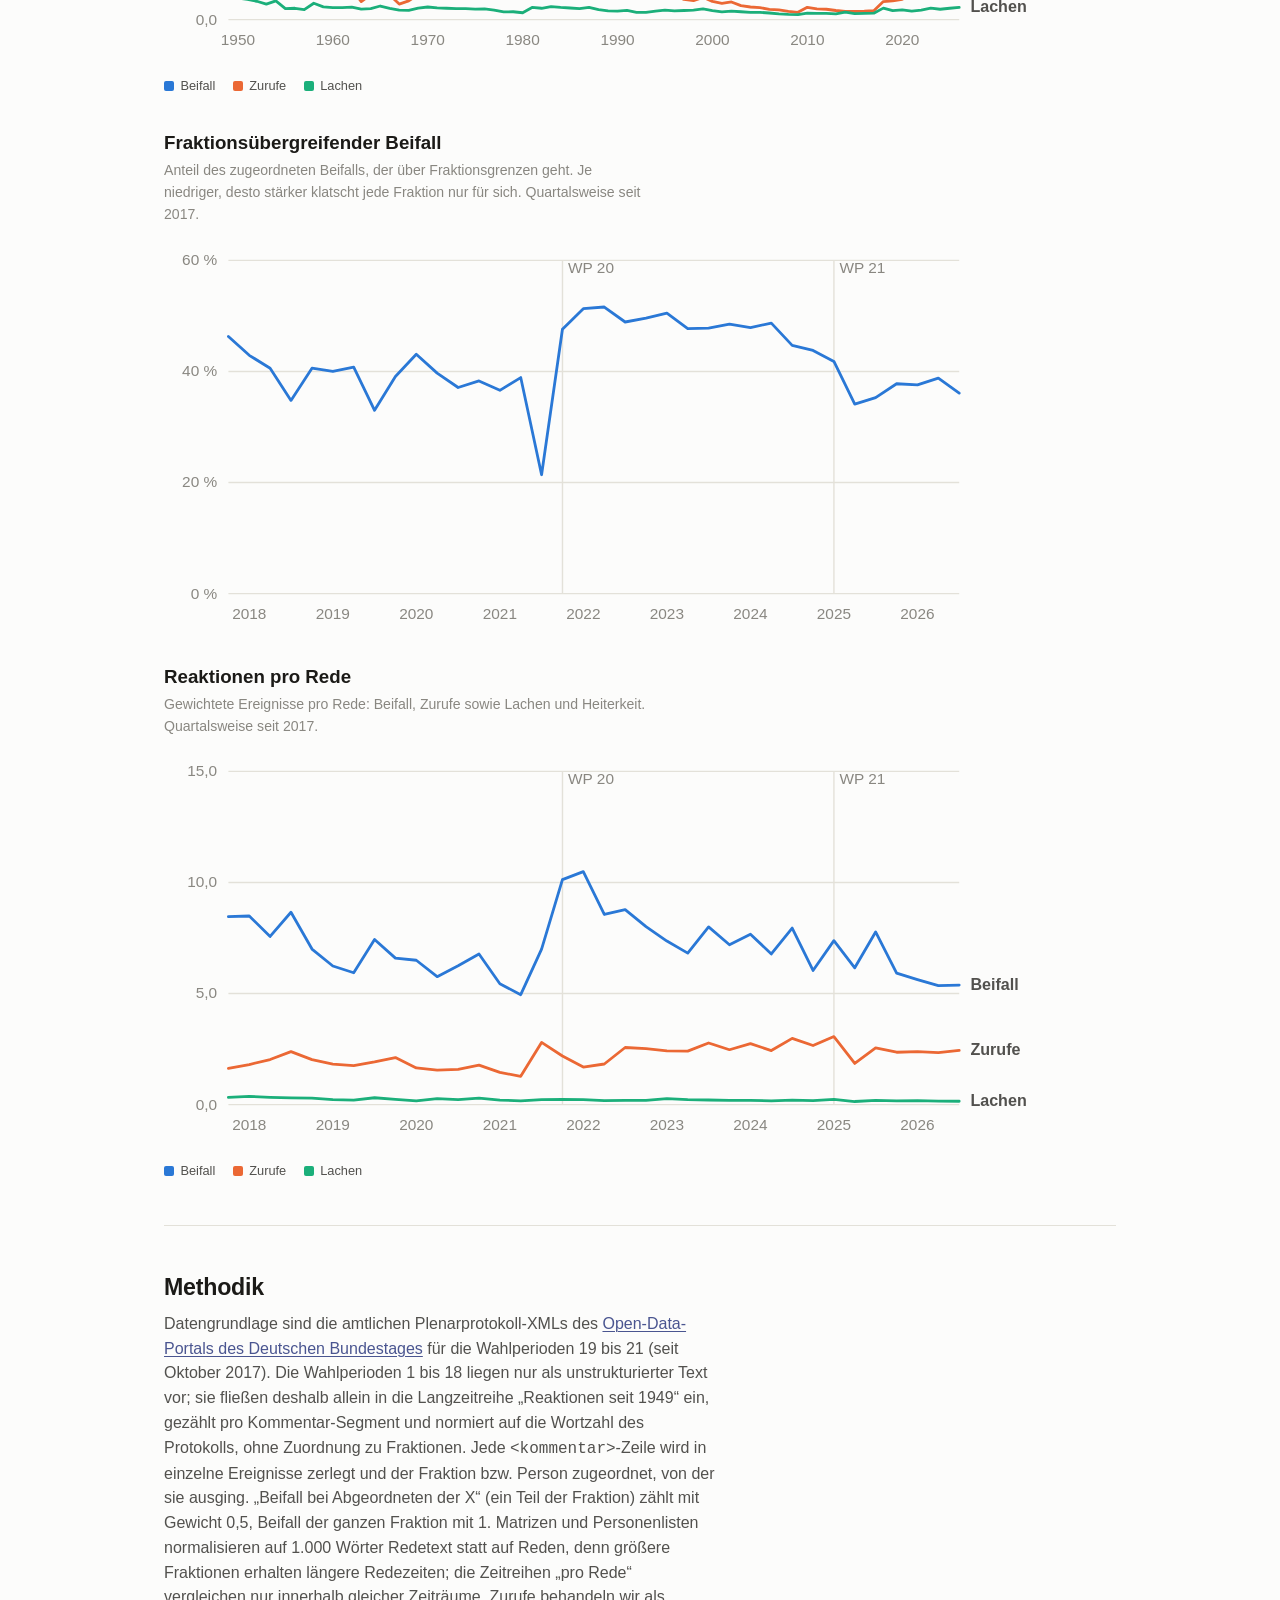
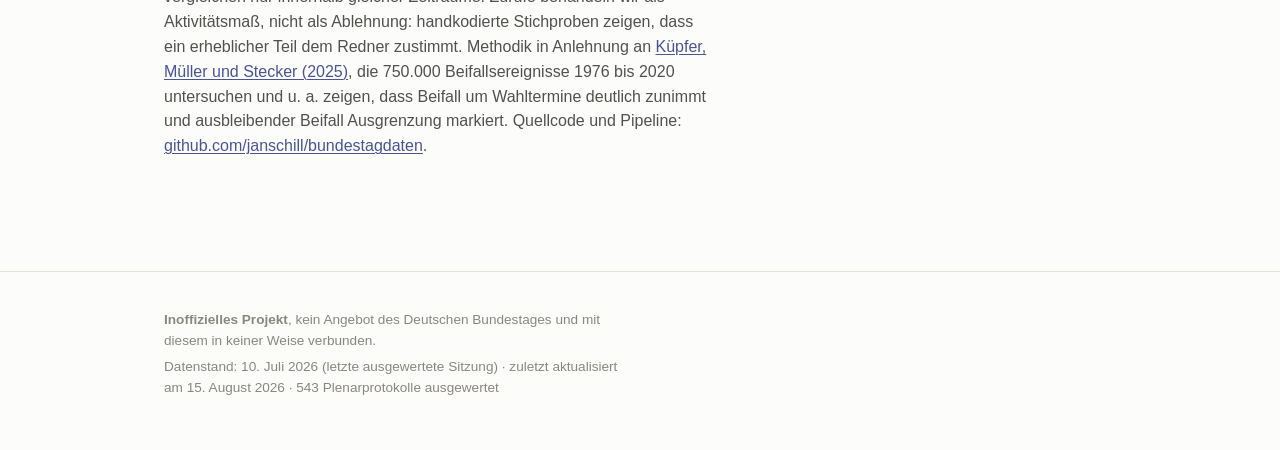
==== commit 272696a0: "Add OG image, favicons, apple-touch-icon and web manifest" ====
--- a/site/index.html
+++ b/site/index.html
@@ -7,7 +7,22 @@
 <meta name="description" content="Beifall, Zwischenrufe und Lachen im Deutschen Bundestag, ausgewertet aus den amtlichen Plenarprotokollen seit 1949. Ein inoffizielles Datenprojekt.">
 <meta property="og:title" content="Wer klatscht für wen?">
 <meta property="og:description" content="Beifall und Zwischenrufe im Bundestag, ausgewertet aus den Plenarprotokollen der 21. Wahlperiode.">
-<link rel="icon" href="data:image/svg+xml,%3Csvg xmlns='http://www.w3.org/2000/svg' viewBox='0 0 16 16'%3E%3Crect width='16' height='16' rx='3' fill='%234a5590'/%3E%3Ctext x='8' y='12' font-family='sans-serif' font-size='11' font-weight='700' fill='%23fcfcfb' text-anchor='middle'%3EB%3C/text%3E%3C/svg%3E">
+<meta property="og:type" content="website">
+<meta property="og:image" content="https://bundestagsdaten.de/img/og.png">
+<meta property="og:image:width" content="1200">
+<meta property="og:image:height" content="630">
+<meta property="og:image:alt" content="bundestagsdaten.de — Beifall, Zurufe, Lachen im Bundestag">
+<meta property="og:site_name" content="bundestagsdaten.de">
+<meta name="twitter:card" content="summary_large_image">
+<meta name="twitter:title" content="Wer klatscht für wen?">
+<meta name="twitter:description" content="Beifall und Zwischenrufe im Bundestag, ausgewertet aus den Plenarprotokollen der 21. Wahlperiode.">
+<meta name="twitter:image" content="https://bundestagsdaten.de/img/og.png">
+<link rel="icon" type="image/svg+xml" href="data:image/svg+xml,%3Csvg xmlns='http://www.w3.org/2000/svg' viewBox='0 0 16 16'%3E%3Crect width='16' height='16' rx='3' fill='%234a5590'/%3E%3Ctext x='8' y='12' font-family='sans-serif' font-size='11' font-weight='700' fill='%23fcfcfb' text-anchor='middle'%3EB%3C/text%3E%3C/svg%3E">
+<link rel="icon" type="image/png" sizes="32x32" href="img/favicon-32.png">
+<link rel="icon" type="image/png" sizes="16x16" href="img/favicon-16.png">
+<link rel="apple-touch-icon" sizes="180x180" href="img/apple-touch-icon.png">
+<link rel="image_src" href="img/og.png">
+<link rel="manifest" href="site.webmanifest">
 <link rel="stylesheet" href="style.css">
 <script defer data-domain="bundestagsdaten.de" src="https://nsa.janschill.de/js/script.js"></script>
 </head>
